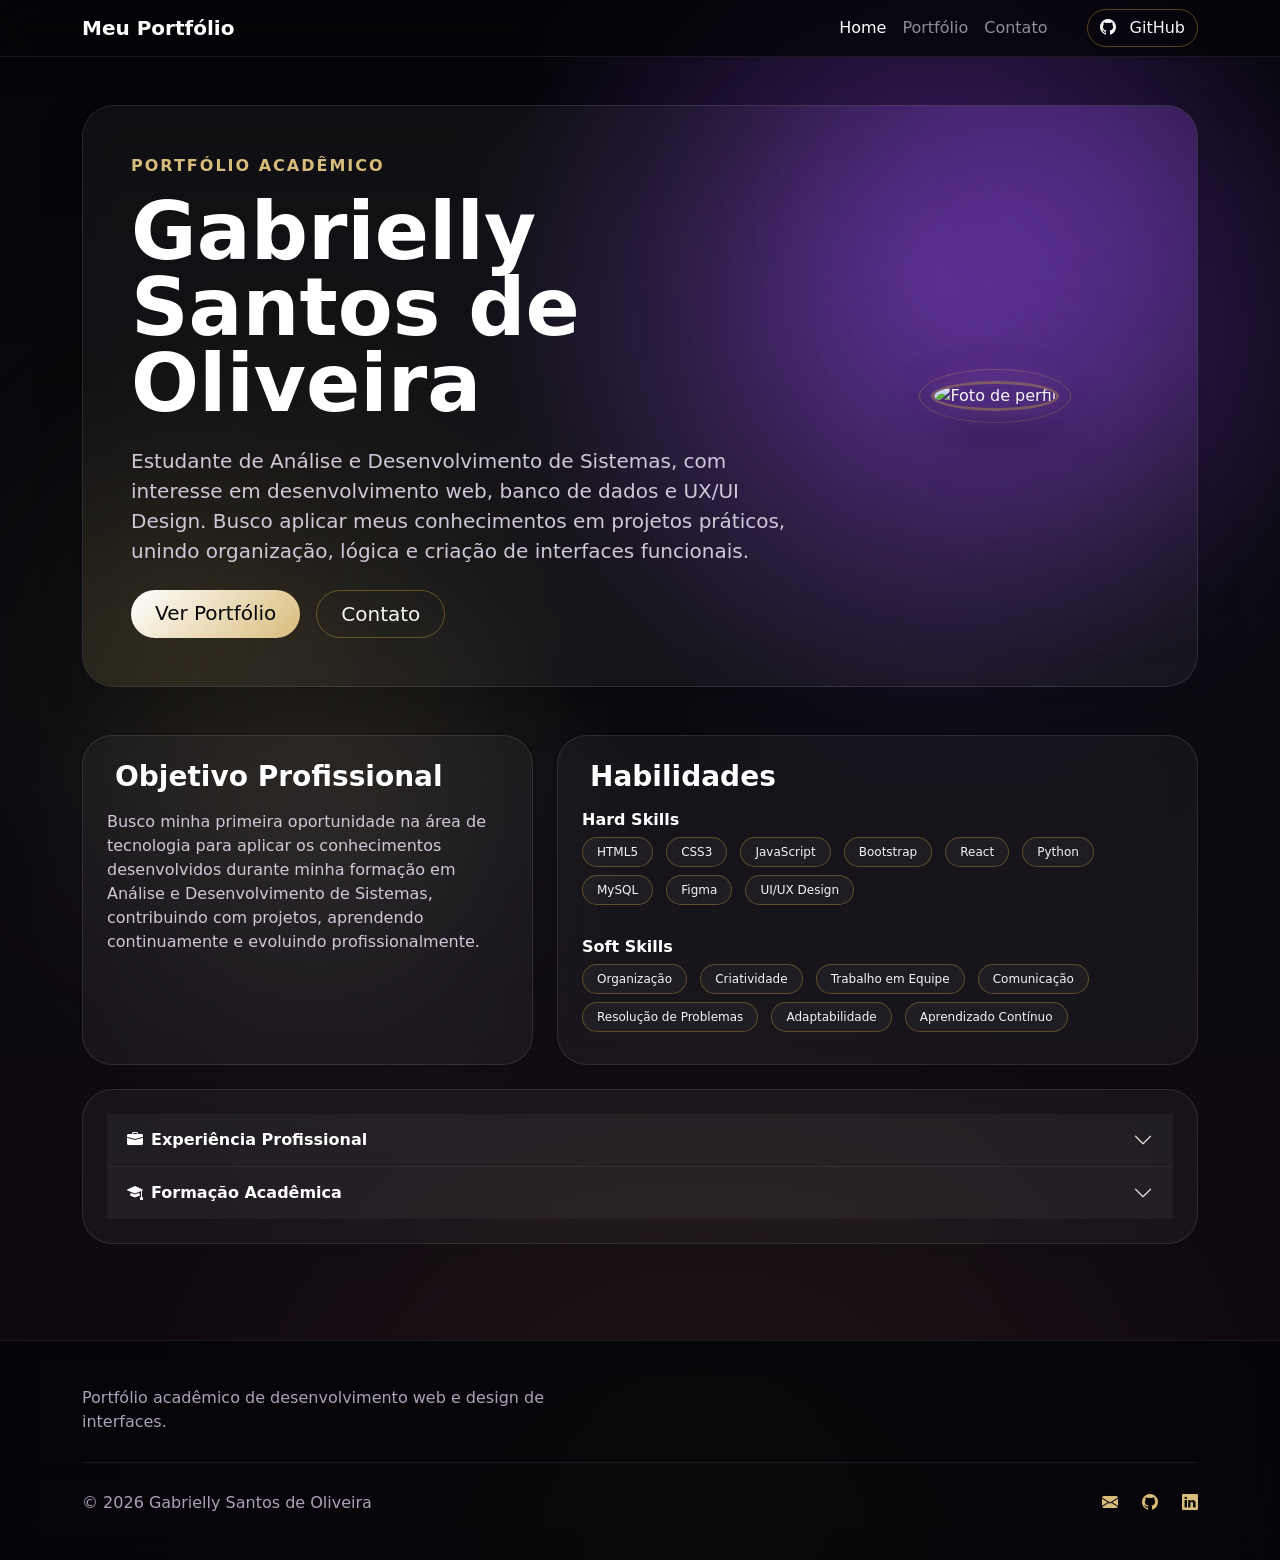
==== cvonline/index.html @ 826d97ea "Rename inicial.html to index.html" ====
<!DOCTYPE html>
<html lang="pt-br">

<head>
  <meta charset="UTF-8">
  <meta name="viewport" content="width=device-width, initial-scale=1.0">
  <title>Meu Portfólio</title>

  <link href="https://cdn.jsdelivr.net/npm/bootstrap@5.3.3/dist/css/bootstrap.min.css" rel="stylesheet">
  <link href="https://cdn.jsdelivr.net/npm/bootstrap-icons/font/bootstrap-icons.css" rel="stylesheet">
</head>

<style>
body {
  background:
    radial-gradient(circle at 72% 18%, rgba(150, 70, 255, .28), transparent 28%),
    radial-gradient(circle at 25% 55%, rgba(255, 255, 255, .06), transparent 24%),
    radial-gradient(circle at 55% 100%, rgba(212, 175, 55, .08), transparent 35%),
    linear-gradient(180deg, #050508 0%, #0b0b10 45%, #120812 100%);
  color: #f5f5f5;
  min-height: 100vh;
  overflow-x: hidden;
}

/* LUZES FLUIDAS */
body::before {
  content: "";
  position: fixed;
  width: 520px;
  height: 520px;
  top: 8%;
  right: 5%;
  background: rgba(150, 70, 255, .25);
  filter: blur(130px);
  border-radius: 50%;
  z-index: -1;
  animation: floatingLight 9s ease-in-out infinite alternate;
}

body::after {
  content: "";
  position: fixed;
  width: 380px;
  height: 380px;
  bottom: 5%;
  left: 8%;
  background: rgba(212, 175, 55, .10);
  filter: blur(120px);
  border-radius: 50%;
  z-index: -1;
  animation: floatingLight2 11s ease-in-out infinite alternate;
}

/* NAVBAR */
.navbar {
  background: rgba(5, 5, 8, .78) !important;
  backdrop-filter: blur(16px);
  border-bottom: 1px solid rgba(255, 255, 255, .08);
}

/* HERO */
.hero-art {
  background: rgba(255, 255, 255, .045);
  border: 1px solid rgba(255, 255, 255, .10);
  backdrop-filter: blur(18px);
  border-radius: 36px;
  position: relative;
  overflow: hidden;
  animation: fadeUp .9s ease both;
}

.hero-art::before {
  content: "";
  position: absolute;
  width: 460px;
  height: 460px;
  right: -120px;
  top: -130px;
  border-radius: 50%;
  background: rgba(150, 70, 255, .28);
  filter: blur(115px);
  animation: pulseGlow 5s ease-in-out infinite alternate;
}

.hero-art::after {
  content: "";
  position: absolute;
  width: 280px;
  height: 280px;
  left: -100px;
  bottom: -100px;
  border-radius: 50%;
  background: rgba(212, 175, 55, .10);
  filter: blur(90px);
}

.hero-art * {
  position: relative;
  z-index: 2;
}

.hero-label {
  color: #d8bc7b;
  letter-spacing: 2px;
  font-weight: 600;
}

.hero-title {
  color: #ffffff;
  font-size: clamp(3rem, 7vw, 5rem);
  font-weight: 800;
  line-height: .95;
}

.hero-text,
.text-muted {
  color: #cfc8d8 !important;
}

/* FOTO */
.profile-frame {
  display: inline-block;
  position: relative;
  animation: floatImg 4s ease-in-out infinite;
}

.profile-frame::before {
  content: "";
  position: absolute;
  inset: -12px;
  border-radius: 50%;
  border: 1px solid rgba(212, 175, 55, .30);
}

.profile-img {
  width: 240px;
  height: 240px;
  object-fit: cover;
  border-radius: 50%;
  border: 3px solid rgba(212, 175, 55, .35);
  box-shadow:
    0 0 35px rgba(150, 70, 255, .25),
    0 0 30px rgba(212, 175, 55, .10),
    0 22px 55px rgba(0, 0, 0, .45);
}

/* CARDS */
.art-card {
  background: rgba(255, 255, 255, .045) !important;
  border: 1px solid rgba(255, 255, 255, .10) !important;
  color: #f5f5f5 !important;
  border-radius: 30px !important;
  backdrop-filter: blur(16px);
  transition: .35s ease;
  animation: fadeUp .9s ease both;
}

.art-card:hover {
  transform: translateY(-8px);
  border-color: rgba(212, 175, 55, .35) !important;
  box-shadow:
    0 0 35px rgba(150, 70, 255, .15),
    0 25px 55px rgba(0, 0, 0, .38);
}

.art-card h3,
.art-card h4,
.art-card h5,
.art-card h6 {
  color: #ffffff !important;
}

/* BADGES */
.badge {
  background: rgba(255, 255, 255, .04) !important;
  color: #f5f5f5 !important;
  border: 1px solid rgba(212, 175, 55, .34);
  border-radius: 999px;
  padding: 8px 14px !important;
  font-weight: 500;
  transition: .3s;
}

.badge:hover {
  border-color: #d8bc7b;
  box-shadow: 0 0 18px rgba(212, 175, 55, .20);
}

/* BOTÕES */
.btn-primary {
  background: linear-gradient(135deg, #ffffff, #d8bc7b);
  color: #050508;
  border: none;
  transition: .3s;
}

.btn-primary:hover {
  background: linear-gradient(135deg, #d8bc7b, #b68b42);
  color: #050508;
  transform: translateY(-3px);
  box-shadow: 0 0 25px rgba(212, 175, 55, .28);
}

.btn-outline-light {
  border: 1px solid rgba(212, 175, 55, .38);
  color: #f5f5f5;
  transition: .3s;
}

.btn-outline-light:hover {
  background: rgba(212, 175, 55, .10);
  border-color: #d8bc7b;
  color: #fff;
}

/* ACCORDION */
.accordion-item {
  background: transparent !important;
  border-color: rgba(255, 255, 255, .10) !important;
}

.accordion-button {
  background: rgba(255, 255, 255, .04) !important;
  color: #ffffff !important;
}

.accordion-button:not(.collapsed) {
  background: rgba(212, 175, 55, .08) !important;
}

.accordion-button::after {
  filter: invert(1);
}

.accordion-body {
  background: transparent !important;
  color: #cfc8d8 !important;
}

/* FOOTER */
.portfolio-footer {
  margin-top: 90px;
  padding: 45px 0;
  background: rgba(5, 5, 8, .78);
  border-top: 1px solid rgba(255, 255, 255, .08);
  backdrop-filter: blur(14px);
}

.footer-title {
  color: #ffffff;
}

.footer-subtitle,
.footer-copy {
  color: #aaa3b8;
}

.footer-divider {
  height: 1px;
  background: rgba(255, 255, 255, .08);
  margin: 28px 0;
}

.footer-social {
  display: flex;
  gap: 24px;
}

.footer-social a {
  color: #d8bc7b;
  text-decoration: none;
  transition: .3s;
}

.footer-social a:hover {
  color: #fff;
  transform: translateY(-3px);
}

/* ANIMAÇÕES */
@keyframes floatingLight {
  from {
    transform: translate(0, 0) scale(1);
  }

  to {
    transform: translate(-80px, 60px) scale(1.15);
  }
}

@keyframes floatingLight2 {
  from {
    transform: translate(0, 0) scale(1);
  }

  to {
    transform: translate(70px, -50px) scale(1.1);
  }
}

@keyframes pulseGlow {
  from {
    opacity: .45;
    transform: scale(1);
  }

  to {
    opacity: .85;
    transform: scale(1.12);
  }
}

@keyframes fadeUp {
  from {
    opacity: 0;
    transform: translateY(28px);
  }

  to {
    opacity: 1;
    transform: translateY(0);
  }
}

@keyframes floatImg {
  0%, 100% {
    transform: translateY(0);
  }

  50% {
    transform: translateY(-12px);
  }
}
</style>

<body class="d-flex flex-column min-vh-100">

  <!-- ENTREGA 1: HEADER / NAVBAR -->
  <nav class="navbar navbar-expand-lg navbar-dark bg-dark">
    <div class="container">
      <a class="navbar-brand fw-bold" href="#">Meu Portfólio</a>

      <button class="navbar-toggler" type="button" data-bs-toggle="collapse" data-bs-target="#menu">
        <span class="navbar-toggler-icon"></span>
      </button>

      <div class="collapse navbar-collapse" id="menu">
        <ul class="navbar-nav ms-auto align-items-lg-center">
          <li class="nav-item">
            <a class="nav-link active" href="inicial.html">Home</a>
          </li>

          <li class="nav-item">
            <a class="nav-link" href="portfolio.html">Portfólio</a>
          </li>

          <li class="nav-item">
            <a class="nav-link" href="contato.html">Contato</a>
          </li>

          <li class="nav-item ms-lg-3">
          <li class="nav-item ms-lg-3">
            <a href="https://github.com/GabriellySantos00" target="_blank" class="btn btn-outline-light rounded-pill">
              <i class="bi bi-github me-2"></i>
              GitHub
            </a>
          </li>
          <!-- Menu extra -->

        </ul>
      </div>
    </div>
  </nav>

  <!-- ENTREGA 2 E 3: GRID + PERFIL + CONTEÚDO -->
  <main class="container my-5 flex-grow-1">

    <!-- Apresentação -->
    <section class="hero-art rounded-5 shadow-lg p-5 mb-5">
      <div class="row align-items-center g-5">

        <div class="col-md-8">
          <p class="text-uppercase fw-semibold mb-3 hero-label">
            Portfólio Acadêmico
          </p>

          <h1 class="hero-title">
            Gabrielly Santos de Oliveira
          </h1>

          <p class="lead hero-text mt-4">
            Estudante de Análise e Desenvolvimento de Sistemas, com interesse em desenvolvimento web,
            banco de dados e UX/UI Design. Busco aplicar meus conhecimentos em projetos práticos,
            unindo organização, lógica e criação de interfaces funcionais.</p>

          <div class="d-flex gap-3 mt-4">
            <a href="portfolio.html" class="btn btn-primary btn-lg rounded-pill px-4">
              Ver Portfólio
            </a>

            <a href="contato.html" class="btn btn-outline-light btn-lg rounded-pill px-4">
              Contato
            </a>
          </div>
        </div>

        <div class="col-md-4 text-center">

          <div class="profile-frame">

            <img src="/imagens/eu.jpg" class="img-fluid profile-img" alt="Foto de perfil">

          </div>

        </div>

      </div>
    </section>

    <!-- Experiência e Formação -->
    <!-- Sobre mim + Habilidades -->
    <section class="row g-4 mb-4">

      <div class="col-lg-5">
        <div class="card art-card shadow-sm h-100">
          <div class="card-body p-4">
            <h3 class="fw-bold mb-3">
              <i class=" text-primary me-2"></i>
              Objetivo Profissional
            </h3>

            <p class="text-muted mb-0">
              Busco minha primeira oportunidade na área de tecnologia para aplicar os conhecimentos
              desenvolvidos durante minha formação em Análise e Desenvolvimento de Sistemas,
              contribuindo com projetos, aprendendo continuamente e evoluindo profissionalmente.
            </p>
          </div>
        </div>
      </div>

      <div class="col-lg-7">
        <div class="card art-card shadow-sm h-100">
          <div class="card-body p-4">
            <h3 class="fw-bold mb-3">
              <i class=" text-primary me-2"></i>
              Habilidades
            </h3>

            <h6 class="fw-bold text-muted">Hard Skills</h6>
            <div class="mb-4">
              <span class="badge rounded-pill me-2 mb-2 p-2">HTML5</span>
              <span class="badge rounded-pill me-2 mb-2 p-2">CSS3</span>
              <span class="badge rounded-pill me-2 mb-2 p-2">JavaScript</span>
              <span class="badge rounded-pill me-2 mb-2 p-2">Bootstrap</span>
              <span class="badge rounded-pill me-2 mb-2 p-2">React</span>
              <span class="badge rounded-pill me-2 mb-2 p-2">Python</span>
              <span class="badge rounded-pill me-2 mb-2 p-2">MySQL</span>
              <span class="badge rounded-pill me-2 mb-2 p-2">Figma</span>
              <span class="badge rounded-pill me-2 mb-2 p-2">UI/UX Design</span>
            </div>

            <h6 class="fw-bold text-muted">Soft Skills</h6>
            <div>
              <span class="badge rounded-pill me-2 mb-2 p-2">Organização</span>
              <span class="badge rounded-pill me-2 mb-2 p-2">Criatividade</span>
              <span class="badge rounded-pill me-2 mb-2 p-2">Trabalho em Equipe</span>
              <span class="badge rounded-pill me-2 mb-2 p-2">Comunicação</span>
              <span class="badge rounded-pill me-2 mb-2 p-2">Resolução de Problemas</span>
              <span class="badge rounded-pill me-2 mb-2 p-2">Adaptabilidade</span>
              <span class="badge rounded-pill me-2 mb-2 p-2">Aprendizado Contínuo</span>
            </div>
          </div>
        </div>
      </div>

    </section>

    <!-- Experiência e Formação -->
    <section class="mb-5">
      <div class="card art-card shadow-sm h-100">
        <div class="card-body p-4">


          <div class="accordion accordion-flush" id="accordionCurriculo">

            <div class="accordion-item">
              <h2 class="accordion-header">
                <button class="accordion-button collapsed fw-bold" type="button" data-bs-toggle="collapse"
                  data-bs-target="#experiencia">
                  <i class="bi bi-briefcase-fill me-2 accordion-icon"></i>
                  Experiência Profissional
                </button>
              </h2>

              <div id="experiencia" class="accordion-collapse collapse" data-bs-parent="#accordionCurriculo">

                <div class="accordion-body">
                  <h5 class="fw-bold">Registro Empregatício</h5>

              
                  <ul class="text-muted mb-0">
                    <li>Comprovação de Assiduidade</li>
                    <li>Desenvolvimento Front-end e Back-end</li>
                    <li>Manipulação de Banco de Dados</li>
                    <li>Elaboração de Projetos</li>
                  </ul>
                </div>



                <div class="accordion-body">
                  <h5 class="fw-bold">Aprendiz em Logística — CAIO</h5>

                  <p class="text-muted">
                    Atuei por 2 anos na área de logística, realizando entrada e controle de materiais no sistema,
                    além da identificação e correção de inconsistências em ordens de serviço e contagem de materiais.
                  </p>

                  <ul class="text-muted mb-0">
                    <li>Controle e conferência de materiais.</li>
                    <li>Registro de informações em sistema.</li>
                    <li>Análise de inconsistências em ordens de serviço.</li>
                    <li>Desenvolvimento de organização, responsabilidade e atenção aos detalhes.</li>
                  </ul>
                </div>
              </div>
            </div>

            <div class="accordion-item">
              <h2 class="accordion-header">
                <button class="accordion-button collapsed fw-bold" type="button" data-bs-toggle="collapse"
                  data-bs-target="#formacao">
                  <i class="bi bi-mortarboard-fill me-2 accordion-icon"></i>
                  Formação Acadêmica
                </button>
              </h2>

              <div id="formacao" class="accordion-collapse collapse" data-bs-parent="#accordionCurriculo">

                <div class="accordion-body">
                  <h5 class="fw-bold">Técnico em Análise e Desenvolvimento de Sistemas</h5>

                  <p class="text-muted">
                    SENAI — Em andamento
                  </p>

                  <ul class="text-muted mb-0">
                    <li>Lógica de Programação</li>
                    <li>Desenvolvimento Web</li>
                    <li>Front-end e Back-end</li>
                    <li>Banco de Dados</li>
                    <li>UX/UI Design</li>
                    <li>Projetos acadêmicos com HTML, CSS, JavaScript, React, Python e MySQL</li>
                  </ul>
                </div>
              </div>
            </div>

          </div>

        </div>
      </div>
    </section>

  </main>



  <footer class="portfolio-footer mt-auto">
    <div class="container">
      <div class="row align-items-center g-4">

        <div class="col-md-6 text-center text-md-start">

          <p class="footer-subtitle mb-0">
            Portfólio acadêmico de desenvolvimento web e design de interfaces.
          </p>
        </div>



      </div>

      <div class="footer-divider"></div>

      <div class="d-flex flex-column flex-md-row justify-content-between align-items-center gap-3">

        <p class="footer-copy mb-0">
          © 2026 Gabrielly Santos de Oliveira
        </p>

        <div class="footer-social">

          <a href="mailto:gabby28.ap@gmail.com">
            <i class="bi bi-envelope-fill"></i>
          </a>

          <a href="https://github.com/GabriellySantos00">
            <i class="bi bi-github"></i>
          </a>

          <a href="https://www.linkedin.com/in/gabrielly--oliveira/">
            <i class="bi bi-linkedin"></i>
          </a>

        </div>

      </div>
    </div>
  </footer>

  <!-- Bootstrap JS -->
  <script src="https://cdn.jsdelivr.net/npm/bootstrap@5.3.3/dist/js/bootstrap.bundle.min.js"></script>

</body>

</html>
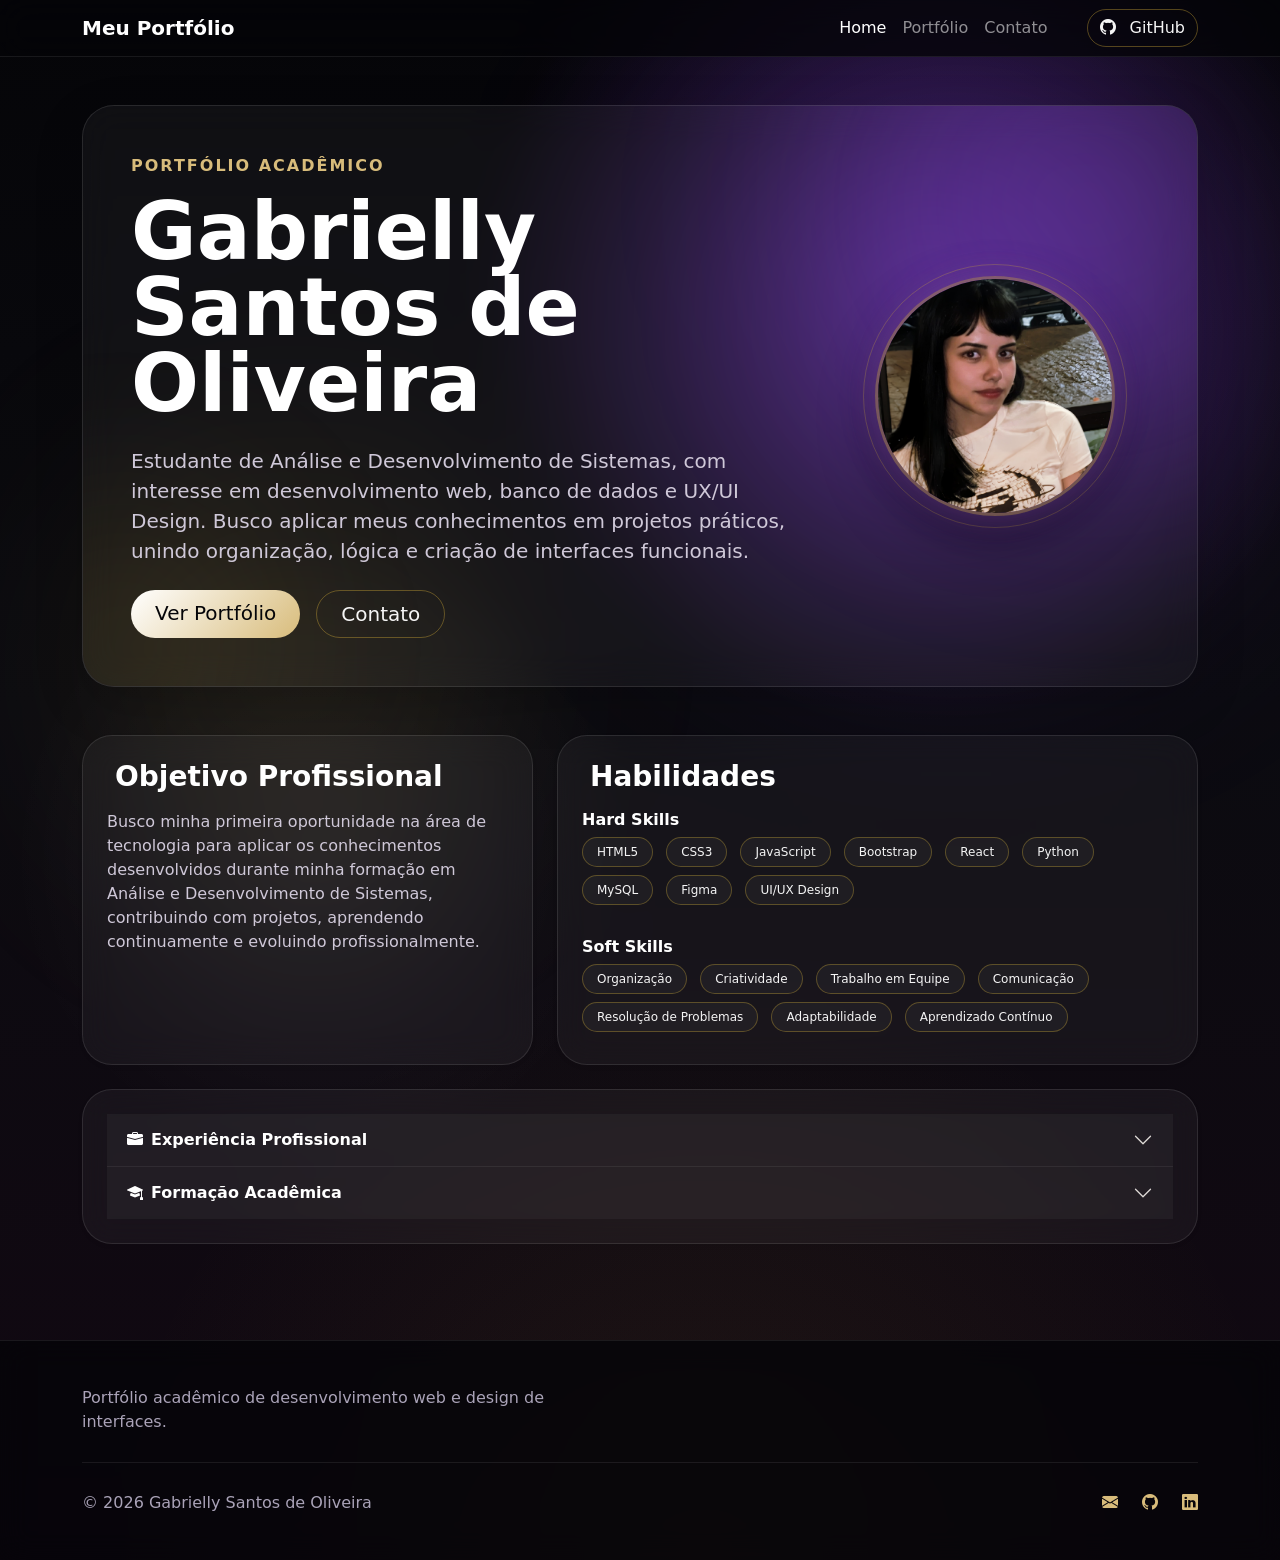
==== commit 3e272fe0: "Atualizando portfolio" ====
--- a/cvonline/index.html
+++ b/cvonline/index.html
@@ -335,10 +335,9 @@
 
 <body class="d-flex flex-column min-vh-100">
 
-  <!-- ENTREGA 1: HEADER / NAVBAR -->
   <nav class="navbar navbar-expand-lg navbar-dark bg-dark">
     <div class="container">
-      <a class="navbar-brand fw-bold" href="#">Meu Portfólio</a>
+      <a class="navbar-brand fw-bold" href="/cvonline/index.html">Meu Portfólio</a>
 
       <button class="navbar-toggler" type="button" data-bs-toggle="collapse" data-bs-target="#menu">
         <span class="navbar-toggler-icon"></span>
@@ -347,15 +346,15 @@
       <div class="collapse navbar-collapse" id="menu">
         <ul class="navbar-nav ms-auto align-items-lg-center">
           <li class="nav-item">
-            <a class="nav-link active" href="inicial.html">Home</a>
+            <a class="nav-link active" href="/cvonline/index.html">Home</a>
           </li>
 
           <li class="nav-item">
-            <a class="nav-link" href="portfolio.html">Portfólio</a>
+            <a class="nav-link" href="/cvonline/portfolio.html">Portfólio</a>
           </li>
 
           <li class="nav-item">
-            <a class="nav-link" href="contato.html">Contato</a>
+            <a class="nav-link" href="/cvonline/contato.html">Contato</a>
           </li>
 
           <li class="nav-item ms-lg-3">
@@ -365,8 +364,6 @@
               GitHub
             </a>
           </li>
-          <!-- Menu extra -->
-
         </ul>
       </div>
     </div>
@@ -394,11 +391,11 @@
             unindo organização, lógica e criação de interfaces funcionais.</p>
 
           <div class="d-flex gap-3 mt-4">
-            <a href="portfolio.html" class="btn btn-primary btn-lg rounded-pill px-4">
+            <a href="/cvonline/portfolio.html" class="btn btn-primary btn-lg rounded-pill px-4">
               Ver Portfólio
             </a>
 
-            <a href="contato.html" class="btn btn-outline-light btn-lg rounded-pill px-4">
+            <a href="/cvonline/contato.html" class="btn btn-outline-light btn-lg rounded-pill px-4">
               Contato
             </a>
           </div>
@@ -408,7 +405,7 @@
 
           <div class="profile-frame">
 
-            <img src="/imagens/eu.jpg" class="img-fluid profile-img" alt="Foto de perfil">
+            <img src="/cvonline/imagens/eu.jpg" class="img-fluid profile-img" alt="Foto de perfil">
 
           </div>
 
@@ -495,7 +492,7 @@
               <div id="experiencia" class="accordion-collapse collapse" data-bs-parent="#accordionCurriculo">
 
                 <div class="accordion-body">
-                  <h5 class="fw-bold">Registro Empregatício</h5>
+                  <h5 class="fw-bold">Registro Empregatício — Usina São Manuel SA</h5>
 
               
                   <ul class="text-muted mb-0">
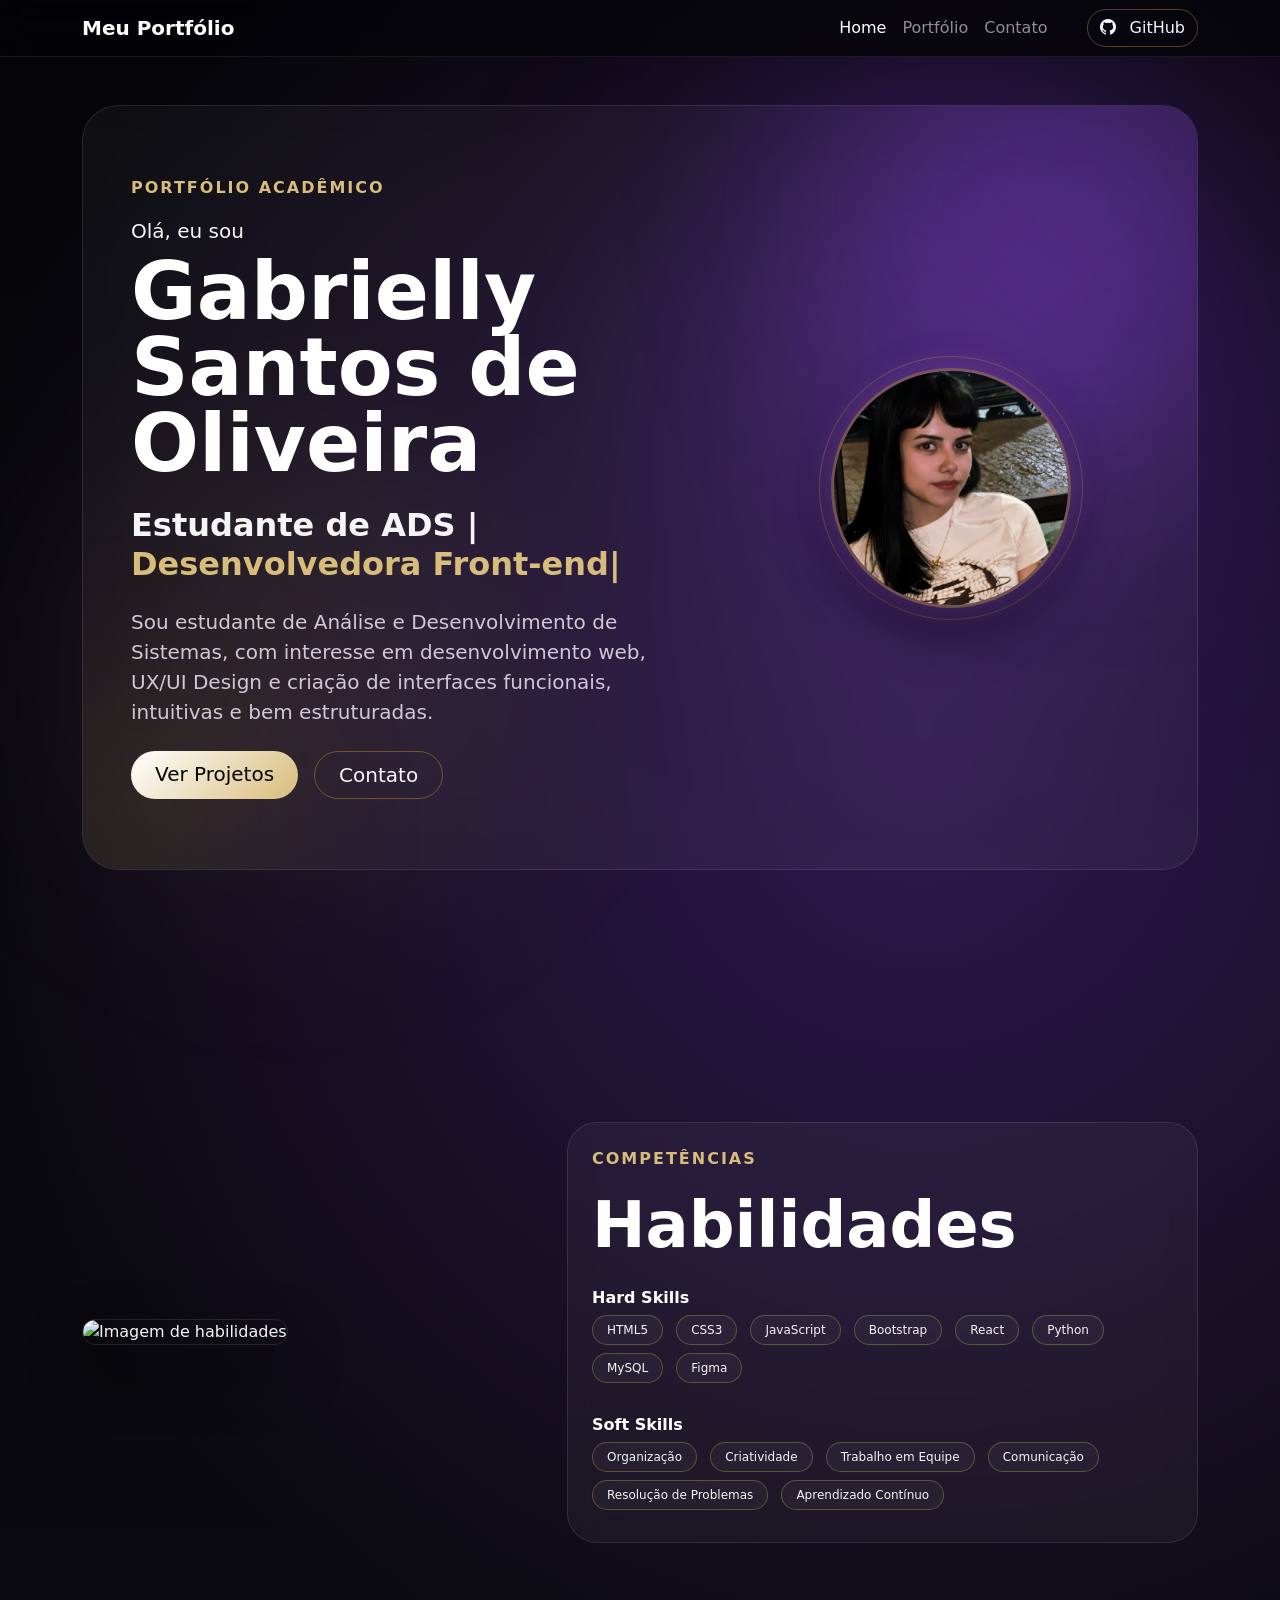
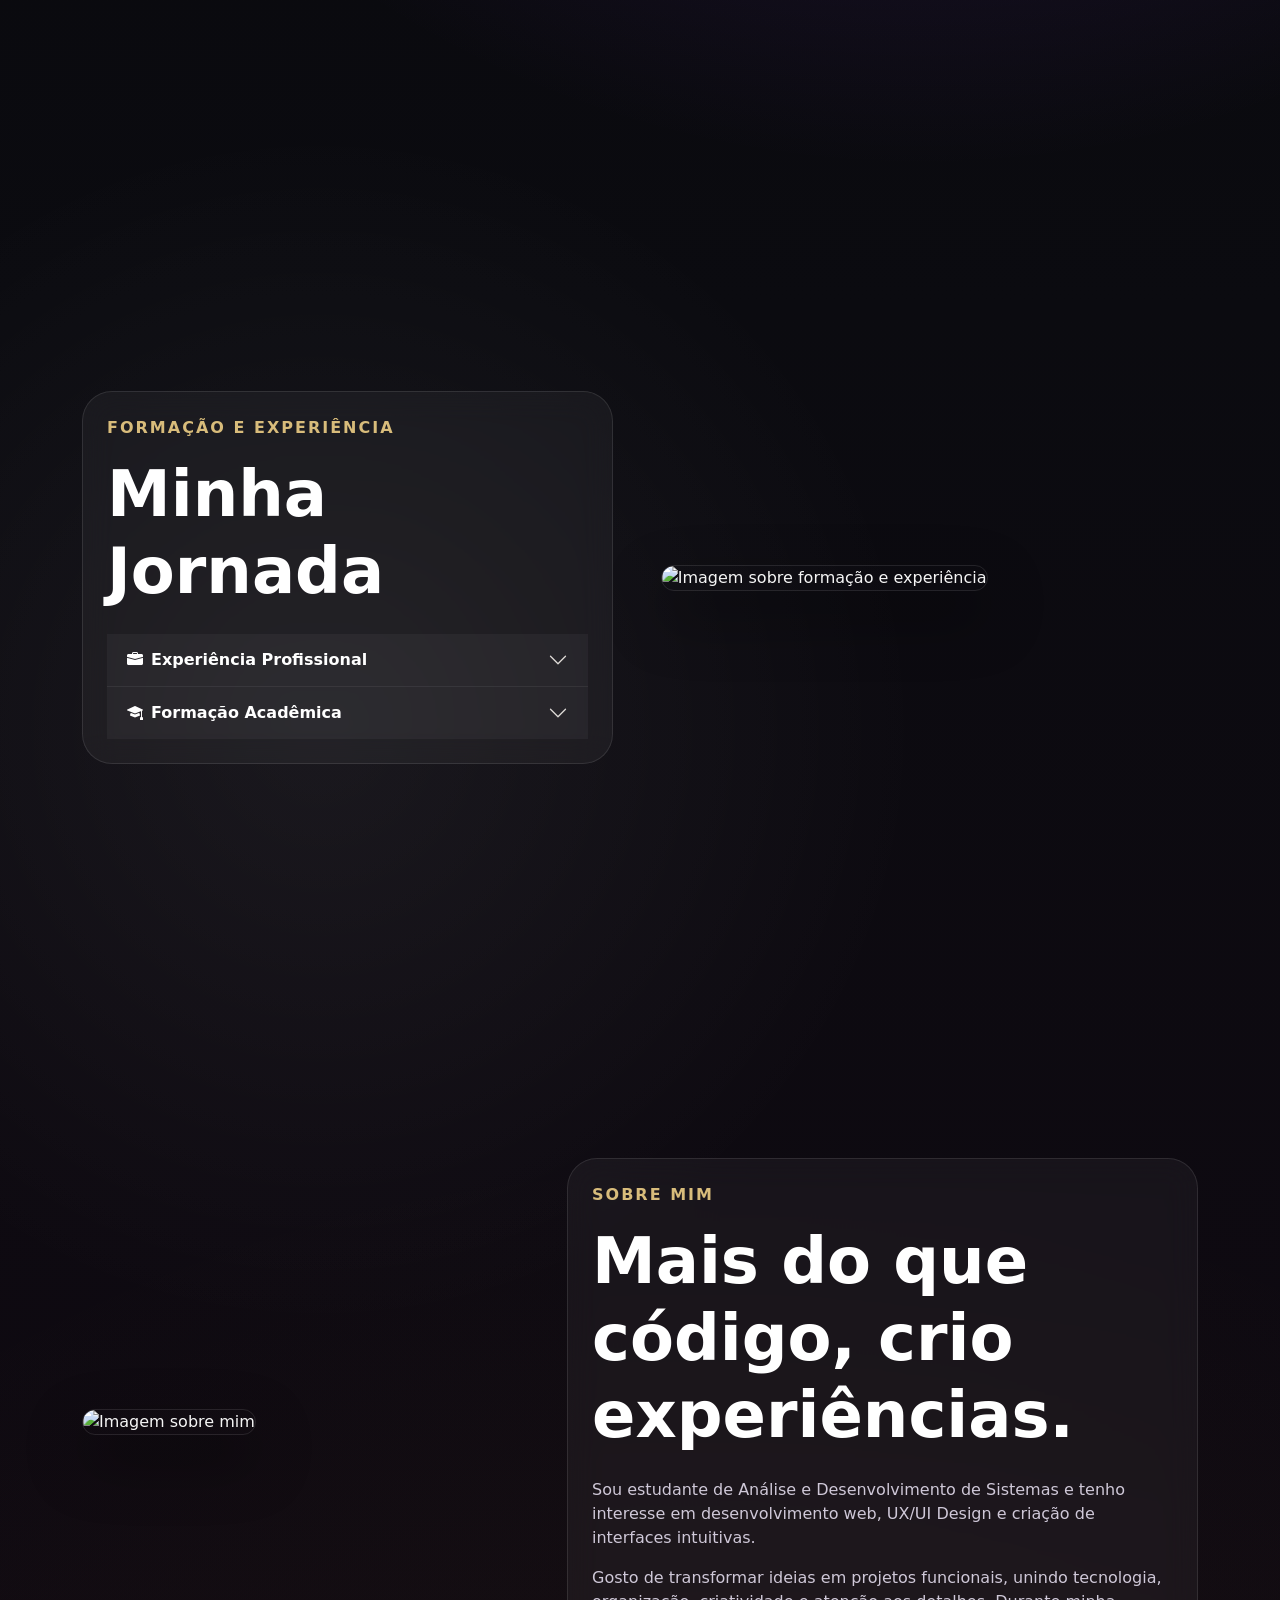
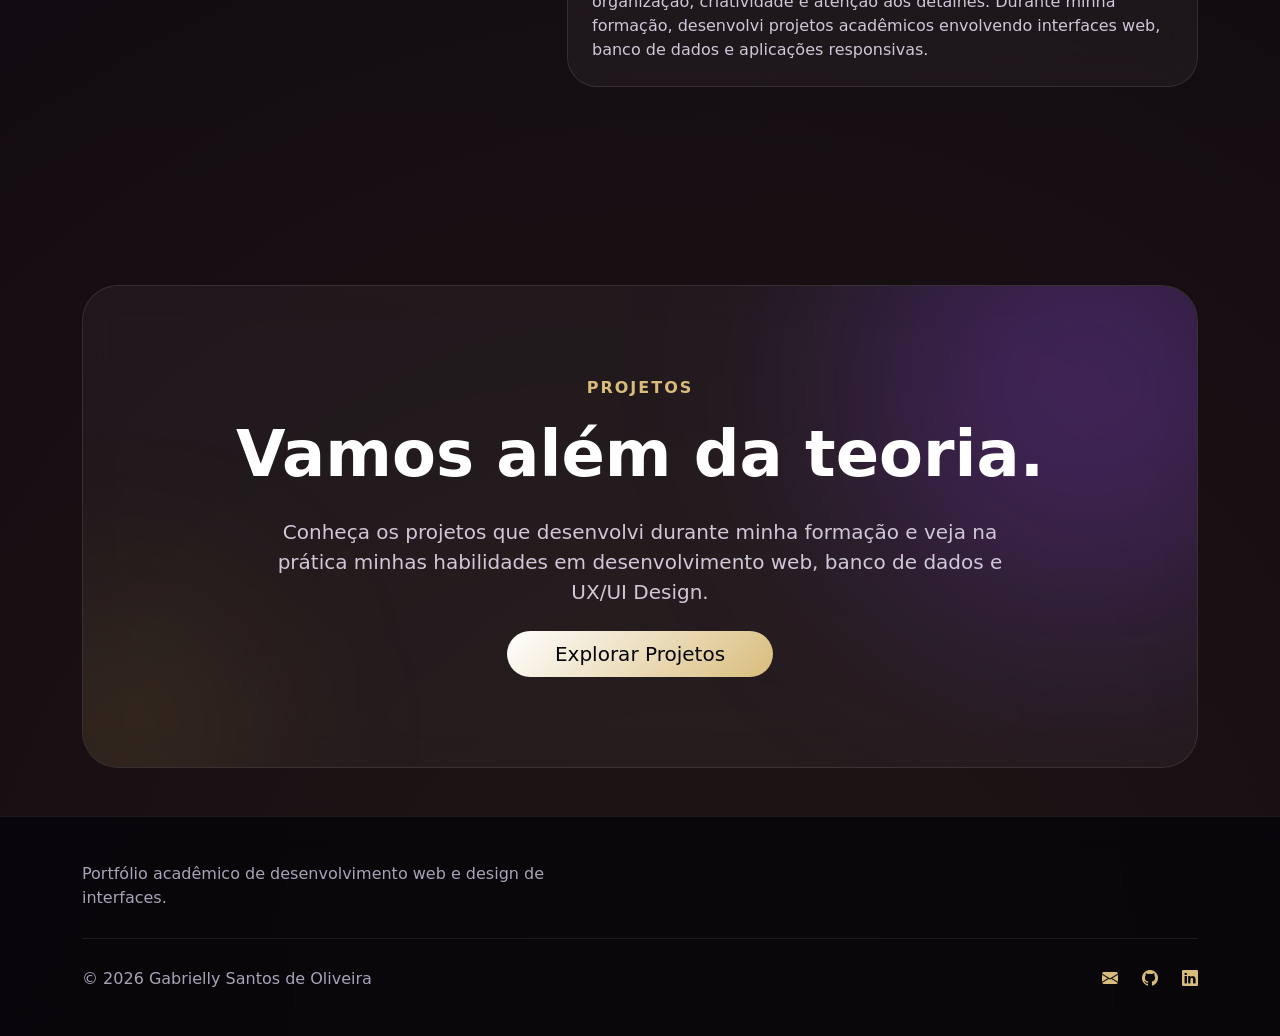
==== commit 676df4a6: "melhorando sessões" ====
--- a/cvonline/index.html
+++ b/cvonline/index.html
@@ -112,12 +112,12 @@
   line-height: .95;
 }
 
+
 .hero-text,
 .text-muted {
   color: #cfc8d8 !important;
 }
 
-/* FOTO */
 .profile-frame {
   display: inline-block;
   position: relative;
@@ -144,7 +144,6 @@
     0 22px 55px rgba(0, 0, 0, .45);
 }
 
-/* CARDS */
 .art-card {
   background: rgba(255, 255, 255, .045) !important;
   border: 1px solid rgba(255, 255, 255, .10) !important;
@@ -170,7 +169,7 @@
   color: #ffffff !important;
 }
 
-/* BADGES */
+
 .badge {
   background: rgba(255, 255, 255, .04) !important;
   color: #f5f5f5 !important;
@@ -186,7 +185,6 @@
   box-shadow: 0 0 18px rgba(212, 175, 55, .20);
 }
 
-/* BOTÕES */
 .btn-primary {
   background: linear-gradient(135deg, #ffffff, #d8bc7b);
   color: #050508;
@@ -213,7 +211,6 @@
   color: #fff;
 }
 
-/* ACCORDION */
 .accordion-item {
   background: transparent !important;
   border-color: rgba(255, 255, 255, .10) !important;
@@ -237,7 +234,6 @@
   color: #cfc8d8 !important;
 }
 
-/* FOOTER */
 .portfolio-footer {
   margin-top: 90px;
   padding: 45px 0;
@@ -277,7 +273,49 @@
   transform: translateY(-3px);
 }
 
-/* ANIMAÇÕES */
+.section-area {
+  min-height: 85vh;
+  display: flex;
+  align-items: center;
+  margin-bottom: 80px;
+}
+
+.section-title {
+  font-size: clamp(2.4rem, 5vw, 4.2rem);
+  font-weight: 800;
+  color: #fff;
+}
+
+.typing-text {
+  color: #d8bc7b;
+}
+
+.cursor {
+  color: #d8bc7b;
+  animation: blink .8s infinite;
+}
+
+.section-img {
+  width: 100%;
+  max-height: 420px;
+  object-fit: cover;
+  border-radius: 32px;
+  border: 1px solid rgba(255,255,255,.10);
+  box-shadow: 0 25px 60px rgba(0,0,0,.45);
+}
+
+.cta-section {
+  text-align: center;
+  padding: 90px 30px;
+}
+
+@keyframes blink {
+  50% {
+    opacity: 0;
+  }
+}
+
+
 @keyframes floatingLight {
   from {
     transform: translate(0, 0) scale(1);
@@ -369,197 +407,222 @@
     </div>
   </nav>
 
-  <!-- ENTREGA 2 E 3: GRID + PERFIL + CONTEÚDO -->
-  <main class="container my-5 flex-grow-1">
-
-    <!-- Apresentação -->
-    <section class="hero-art rounded-5 shadow-lg p-5 mb-5">
-      <div class="row align-items-center g-5">
-
-        <div class="col-md-8">
-          <p class="text-uppercase fw-semibold mb-3 hero-label">
-            Portfólio Acadêmico
-          </p>
-
-          <h1 class="hero-title">
-            Gabrielly Santos de Oliveira
-          </h1>
-
-          <p class="lead hero-text mt-4">
-            Estudante de Análise e Desenvolvimento de Sistemas, com interesse em desenvolvimento web,
-            banco de dados e UX/UI Design. Busco aplicar meus conhecimentos em projetos práticos,
-            unindo organização, lógica e criação de interfaces funcionais.</p>
-
-          <div class="d-flex gap-3 mt-4">
-            <a href="/cvonline/portfolio.html" class="btn btn-primary btn-lg rounded-pill px-4">
-              Ver Portfólio
-            </a>
-
-            <a href="/cvonline/contato.html" class="btn btn-outline-light btn-lg rounded-pill px-4">
-              Contato
-            </a>
+
+ <main class="container my-5 flex-grow-1">
+
+  <!-- HERO -->
+  <section class="section-area hero-art p-5">
+    <div class="row align-items-center g-5">
+
+      <div class="col-lg-7">
+        <p class="text-uppercase hero-label mb-3">Portfólio Acadêmico</p>
+
+        <p class="lead mb-2">Olá, eu sou</p>
+
+        <h1 class="hero-title">
+          Gabrielly Santos de Oliveira
+        </h1>
+
+        <h2 class="mt-4 fw-bold">
+          Estudante de ADS |
+          <span class="typing-text"></span><span class="cursor">|</span>
+        </h2>
+
+        <p class="lead hero-text mt-4">
+          Sou estudante de Análise e Desenvolvimento de Sistemas, com interesse em desenvolvimento web,
+          UX/UI Design e criação de interfaces funcionais, intuitivas e bem estruturadas.
+        </p>
+
+        <div class="d-flex gap-3 mt-4 flex-wrap">
+          <a href="/cvonline/portfolio.html" class="btn btn-primary btn-lg rounded-pill px-4">
+            Ver Projetos
+          </a>
+
+          <a href="/cvonline/contato.html" class="btn btn-outline-light btn-lg rounded-pill px-4">
+            Contato
+          </a>
+        </div>
+      </div>
+
+      <div class="col-lg-5 text-center">
+        <div class="profile-frame">
+          <img src="/cvonline/imagens/eu.jpg" class="img-fluid profile-img" alt="Foto de perfil">
+        </div>
+      </div>
+
+    </div>
+  </section>
+
+  <!-- HABILIDADES -->
+  <section class="section-area">
+    <div class="row align-items-center g-5">
+
+      <div class="col-lg-5">
+        <img src="/cvonline/imagens/secao-habilidades.png" class="section-img" alt="Imagem de habilidades">
+      </div>
+
+      <div class="col-lg-7">
+        <div class="card art-card">
+          <div class="card-body p-4">
+            <p class="hero-label text-uppercase">Competências</p>
+            <h2 class="section-title mb-4">Habilidades</h2>
+
+            <h6 class="fw-bold text-muted">Hard Skills</h6>
+            <div class="mb-4">
+              <span class="badge me-2 mb-2">HTML5</span>
+              <span class="badge me-2 mb-2">CSS3</span>
+              <span class="badge me-2 mb-2">JavaScript</span>
+              <span class="badge me-2 mb-2">Bootstrap</span>
+              <span class="badge me-2 mb-2">React</span>
+              <span class="badge me-2 mb-2">Python</span>
+              <span class="badge me-2 mb-2">MySQL</span>
+              <span class="badge me-2 mb-2">Figma</span>
+            </div>
+
+            <h6 class="fw-bold text-muted">Soft Skills</h6>
+            <div>
+              <span class="badge me-2 mb-2">Organização</span>
+              <span class="badge me-2 mb-2">Criatividade</span>
+              <span class="badge me-2 mb-2">Trabalho em Equipe</span>
+              <span class="badge me-2 mb-2">Comunicação</span>
+              <span class="badge me-2 mb-2">Resolução de Problemas</span>
+              <span class="badge me-2 mb-2">Aprendizado Contínuo</span>
+            </div>
           </div>
         </div>
-
-        <div class="col-md-4 text-center">
-
-          <div class="profile-frame">
-
-            <img src="/cvonline/imagens/eu.jpg" class="img-fluid profile-img" alt="Foto de perfil">
+      </div>
+
+    </div>
+  </section>
+
+  <!-- JORNADA -->
+  <section class="section-area">
+    <div class="row align-items-center g-5">
+
+      <div class="col-lg-7">
+        <div class="card art-card">
+          <div class="card-body p-4">
+            <p class="hero-label text-uppercase">Formação e experiência</p>
+            <h2 class="section-title mb-4">Minha Jornada</h2>
+
+            <div class="accordion accordion-flush" id="accordionCurriculo">
+
+              <div class="accordion-item">
+                <h2 class="accordion-header">
+                  <button class="accordion-button collapsed fw-bold" type="button" data-bs-toggle="collapse"
+                    data-bs-target="#experiencia">
+                    <i class="bi bi-briefcase-fill me-2"></i>
+                    Experiência Profissional
+                  </button>
+                </h2>
+
+                <div id="experiencia" class="accordion-collapse collapse" data-bs-parent="#accordionCurriculo">
+                  <div class="accordion-body">
+                    <h5 class="fw-bold">Aprendiz em Logística — CAIO</h5>
+                    <p class="text-muted">
+                      Atuei por 2 anos na área de logística, realizando controle de materiais,
+                      registros em sistema e análise de inconsistências.
+                    </p>
+
+                    <h5 class="fw-bold mt-4">Registro Empregatício — Usina São Manuel SA</h5>
+                    <ul class="text-muted mb-0">
+                      <li>Comprovação de assiduidade</li>
+                      <li>Desenvolvimento front-end e back-end</li>
+                      <li>Manipulação de banco de dados</li>
+                      <li>Elaboração de projetos</li>
+                    </ul>
+                  </div>
+                </div>
+              </div>
+
+              <div class="accordion-item">
+                <h2 class="accordion-header">
+                  <button class="accordion-button collapsed fw-bold" type="button" data-bs-toggle="collapse"
+                    data-bs-target="#formacao">
+                    <i class="bi bi-mortarboard-fill me-2"></i>
+                    Formação Acadêmica
+                  </button>
+                </h2>
+
+                <div id="formacao" class="accordion-collapse collapse" data-bs-parent="#accordionCurriculo">
+                  <div class="accordion-body">
+                    <h5 class="fw-bold">Técnico em Análise e Desenvolvimento de Sistemas</h5>
+                    <p class="text-muted">SENAI — Em andamento</p>
+
+                    <ul class="text-muted mb-0">
+                      <li>Lógica de programação</li>
+                      <li>Desenvolvimento web</li>
+                      <li>Front-end e back-end</li>
+                      <li>Banco de dados</li>
+                      <li>UX/UI Design</li>
+                    </ul>
+                  </div>
+                </div>
+              </div>
+
+            </div>
 
           </div>
-
         </div>
-
-      </div>
-    </section>
-
-    <!-- Experiência e Formação -->
-    <!-- Sobre mim + Habilidades -->
-    <section class="row g-4 mb-4">
+      </div>
 
       <div class="col-lg-5">
-        <div class="card art-card shadow-sm h-100">
+        <img src="/cvonline/imagens/secao-jornada.png" class="section-img" alt="Imagem sobre formação e experiência">
+      </div>
+
+    </div>
+  </section>
+
+  <!-- SOBRE MIM -->
+  <section class="section-area">
+    <div class="row align-items-center g-5">
+
+      <div class="col-lg-5">
+        <img src="/cvonline/imagens/secao-sobre.png" class="section-img" alt="Imagem sobre mim">
+      </div>
+
+      <div class="col-lg-7">
+        <div class="card art-card">
           <div class="card-body p-4">
-            <h3 class="fw-bold mb-3">
-              <i class=" text-primary me-2"></i>
-              Objetivo Profissional
-            </h3>
+            <p class="hero-label text-uppercase">Sobre mim</p>
+            <h2 class="section-title mb-4">Mais do que código, crio experiências.</h2>
+
+            <p class="text-muted">
+              Sou estudante de Análise e Desenvolvimento de Sistemas e tenho interesse em desenvolvimento web,
+              UX/UI Design e criação de interfaces intuitivas.
+            </p>
 
             <p class="text-muted mb-0">
-              Busco minha primeira oportunidade na área de tecnologia para aplicar os conhecimentos
-              desenvolvidos durante minha formação em Análise e Desenvolvimento de Sistemas,
-              contribuindo com projetos, aprendendo continuamente e evoluindo profissionalmente.
+              Gosto de transformar ideias em projetos funcionais, unindo tecnologia, organização,
+              criatividade e atenção aos detalhes. Durante minha formação, desenvolvi projetos acadêmicos
+              envolvendo interfaces web, banco de dados e aplicações responsivas.
             </p>
           </div>
         </div>
       </div>
 
-      <div class="col-lg-7">
-        <div class="card art-card shadow-sm h-100">
-          <div class="card-body p-4">
-            <h3 class="fw-bold mb-3">
-              <i class=" text-primary me-2"></i>
-              Habilidades
-            </h3>
-
-            <h6 class="fw-bold text-muted">Hard Skills</h6>
-            <div class="mb-4">
-              <span class="badge rounded-pill me-2 mb-2 p-2">HTML5</span>
-              <span class="badge rounded-pill me-2 mb-2 p-2">CSS3</span>
-              <span class="badge rounded-pill me-2 mb-2 p-2">JavaScript</span>
-              <span class="badge rounded-pill me-2 mb-2 p-2">Bootstrap</span>
-              <span class="badge rounded-pill me-2 mb-2 p-2">React</span>
-              <span class="badge rounded-pill me-2 mb-2 p-2">Python</span>
-              <span class="badge rounded-pill me-2 mb-2 p-2">MySQL</span>
-              <span class="badge rounded-pill me-2 mb-2 p-2">Figma</span>
-              <span class="badge rounded-pill me-2 mb-2 p-2">UI/UX Design</span>
-            </div>
-
-            <h6 class="fw-bold text-muted">Soft Skills</h6>
-            <div>
-              <span class="badge rounded-pill me-2 mb-2 p-2">Organização</span>
-              <span class="badge rounded-pill me-2 mb-2 p-2">Criatividade</span>
-              <span class="badge rounded-pill me-2 mb-2 p-2">Trabalho em Equipe</span>
-              <span class="badge rounded-pill me-2 mb-2 p-2">Comunicação</span>
-              <span class="badge rounded-pill me-2 mb-2 p-2">Resolução de Problemas</span>
-              <span class="badge rounded-pill me-2 mb-2 p-2">Adaptabilidade</span>
-              <span class="badge rounded-pill me-2 mb-2 p-2">Aprendizado Contínuo</span>
-            </div>
-          </div>
-        </div>
-      </div>
-
-    </section>
-
-    <!-- Experiência e Formação -->
-    <section class="mb-5">
-      <div class="card art-card shadow-sm h-100">
-        <div class="card-body p-4">
-
-
-          <div class="accordion accordion-flush" id="accordionCurriculo">
-
-            <div class="accordion-item">
-              <h2 class="accordion-header">
-                <button class="accordion-button collapsed fw-bold" type="button" data-bs-toggle="collapse"
-                  data-bs-target="#experiencia">
-                  <i class="bi bi-briefcase-fill me-2 accordion-icon"></i>
-                  Experiência Profissional
-                </button>
-              </h2>
-
-              <div id="experiencia" class="accordion-collapse collapse" data-bs-parent="#accordionCurriculo">
-
-                <div class="accordion-body">
-                  <h5 class="fw-bold">Registro Empregatício — Usina São Manuel SA</h5>
-
-              
-                  <ul class="text-muted mb-0">
-                    <li>Comprovação de Assiduidade</li>
-                    <li>Desenvolvimento Front-end e Back-end</li>
-                    <li>Manipulação de Banco de Dados</li>
-                    <li>Elaboração de Projetos</li>
-                  </ul>
-                </div>
-
-
-
-                <div class="accordion-body">
-                  <h5 class="fw-bold">Aprendiz em Logística — CAIO</h5>
-
-                  <p class="text-muted">
-                    Atuei por 2 anos na área de logística, realizando entrada e controle de materiais no sistema,
-                    além da identificação e correção de inconsistências em ordens de serviço e contagem de materiais.
-                  </p>
-
-                  <ul class="text-muted mb-0">
-                    <li>Controle e conferência de materiais.</li>
-                    <li>Registro de informações em sistema.</li>
-                    <li>Análise de inconsistências em ordens de serviço.</li>
-                    <li>Desenvolvimento de organização, responsabilidade e atenção aos detalhes.</li>
-                  </ul>
-                </div>
-              </div>
-            </div>
-
-            <div class="accordion-item">
-              <h2 class="accordion-header">
-                <button class="accordion-button collapsed fw-bold" type="button" data-bs-toggle="collapse"
-                  data-bs-target="#formacao">
-                  <i class="bi bi-mortarboard-fill me-2 accordion-icon"></i>
-                  Formação Acadêmica
-                </button>
-              </h2>
-
-              <div id="formacao" class="accordion-collapse collapse" data-bs-parent="#accordionCurriculo">
-
-                <div class="accordion-body">
-                  <h5 class="fw-bold">Técnico em Análise e Desenvolvimento de Sistemas</h5>
-
-                  <p class="text-muted">
-                    SENAI — Em andamento
-                  </p>
-
-                  <ul class="text-muted mb-0">
-                    <li>Lógica de Programação</li>
-                    <li>Desenvolvimento Web</li>
-                    <li>Front-end e Back-end</li>
-                    <li>Banco de Dados</li>
-                    <li>UX/UI Design</li>
-                    <li>Projetos acadêmicos com HTML, CSS, JavaScript, React, Python e MySQL</li>
-                  </ul>
-                </div>
-              </div>
-            </div>
-
-          </div>
-
-        </div>
-      </div>
-    </section>
-
-  </main>
+    </div>
+  </section>
+
+  <!-- CTA PROJETOS -->
+  <section class="hero-art cta-section">
+    <p class="hero-label text-uppercase">Projetos</p>
+
+    <h2 class="section-title mb-4">
+      Vamos além da teoria.
+    </h2>
+
+    <p class="lead hero-text mx-auto mb-4" style="max-width: 760px;">
+      Conheça os projetos que desenvolvi durante minha formação e veja na prática minhas habilidades
+      em desenvolvimento web, banco de dados e UX/UI Design.
+    </p>
+
+    <a href="/cvonline/portfolio.html" class="btn btn-primary btn-lg rounded-pill px-5">
+      Explorar Projetos
+    </a>
+  </section>
+
+</main>
 
 
 
@@ -608,7 +671,46 @@
 
   <!-- Bootstrap JS -->
   <script src="https://cdn.jsdelivr.net/npm/bootstrap@5.3.3/dist/js/bootstrap.bundle.min.js"></script>
-
+  <script>
+  const palavras = [
+    "Desenvolvedora Front-end",
+    "UX/UI Designer",
+    "Desenvolvedora Web"
+  ];
+
+  let palavraIndex = 0;
+  let letraIndex = 0;
+  let apagando = false;
+
+  const typingText = document.querySelector(".typing-text");
+
+  function digitar() {
+    const palavraAtual = palavras[palavraIndex];
+
+    if (!apagando) {
+      typingText.textContent = palavraAtual.substring(0, letraIndex + 1);
+      letraIndex++;
+
+      if (letraIndex === palavraAtual.length) {
+        apagando = true;
+        setTimeout(digitar, 1600);
+        return;
+      }
+    } else {
+      typingText.textContent = palavraAtual.substring(0, letraIndex - 1);
+      letraIndex--;
+
+      if (letraIndex === 0) {
+        apagando = false;
+        palavraIndex = (palavraIndex + 1) % palavras.length;
+      }
+    }
+
+    setTimeout(digitar, apagando ? 45 : 80);
+  }
+
+  digitar();
+</script>
 </body>
 
 </html>
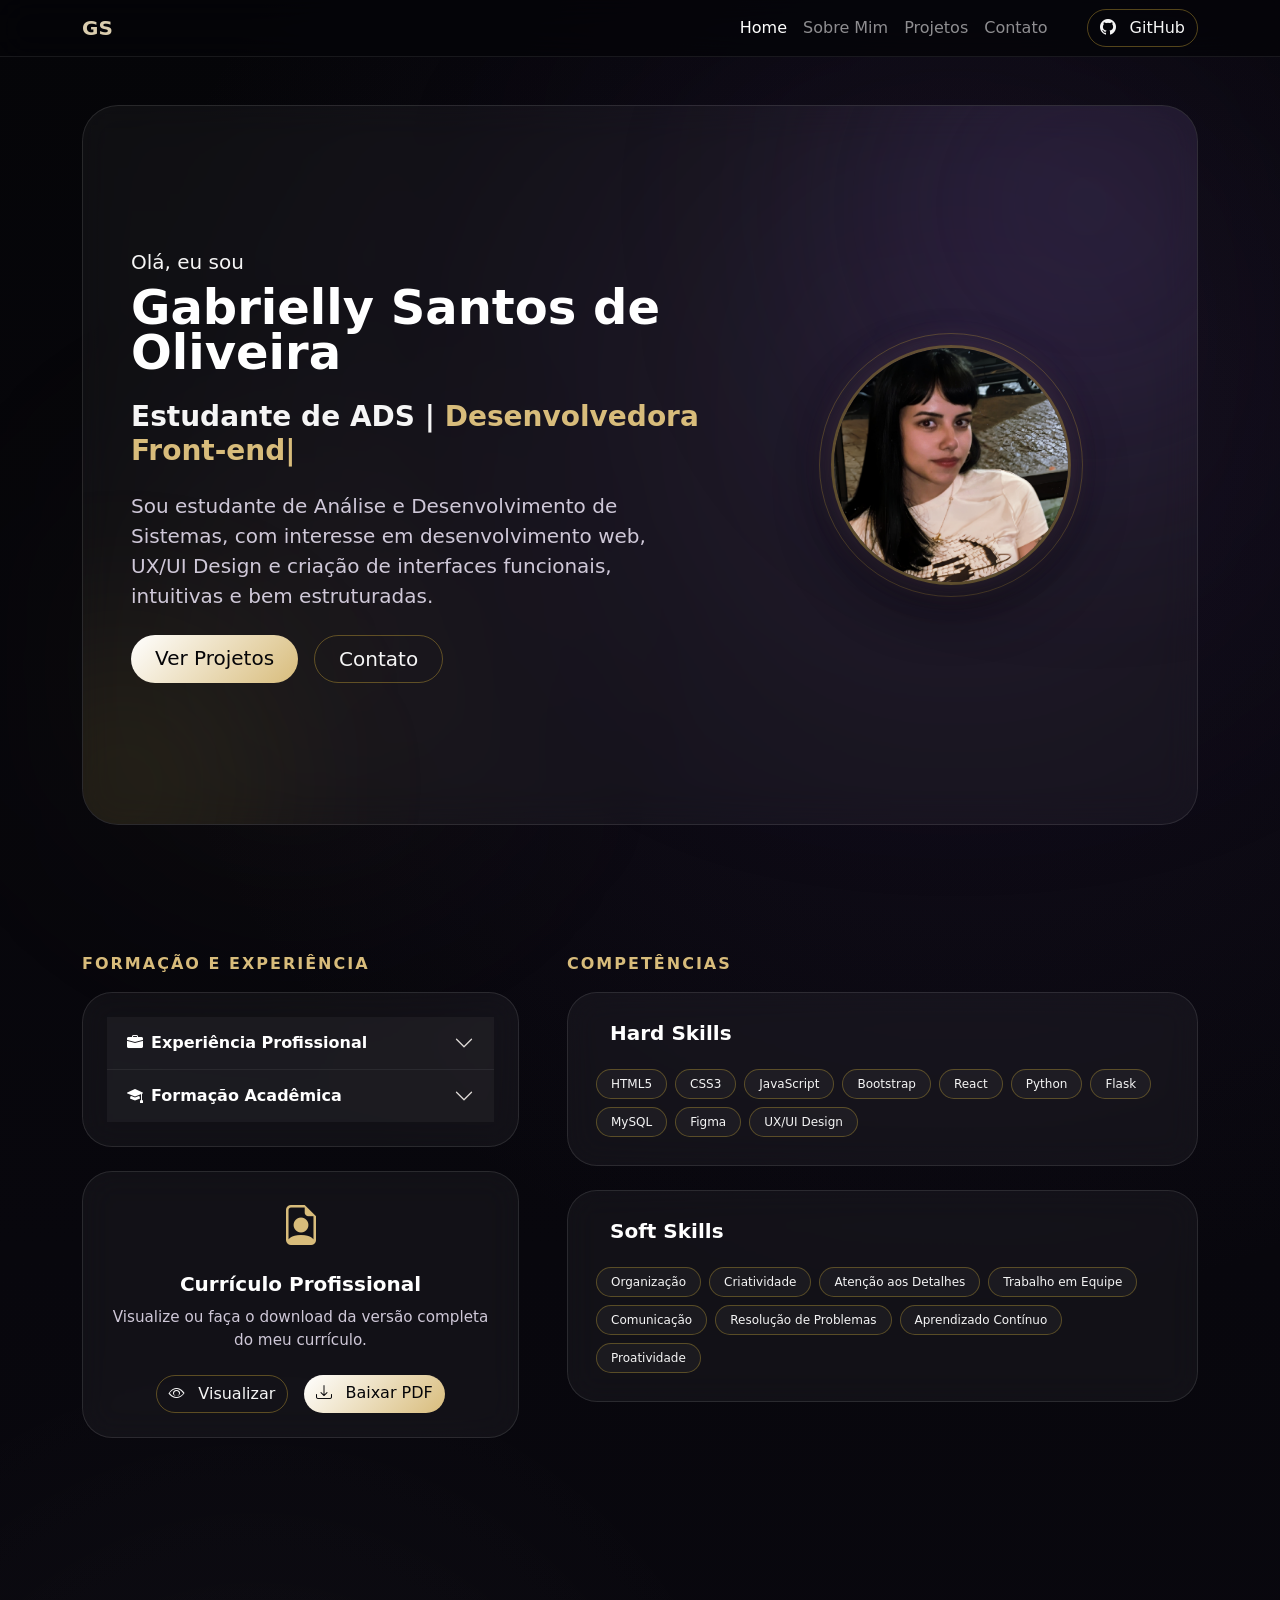
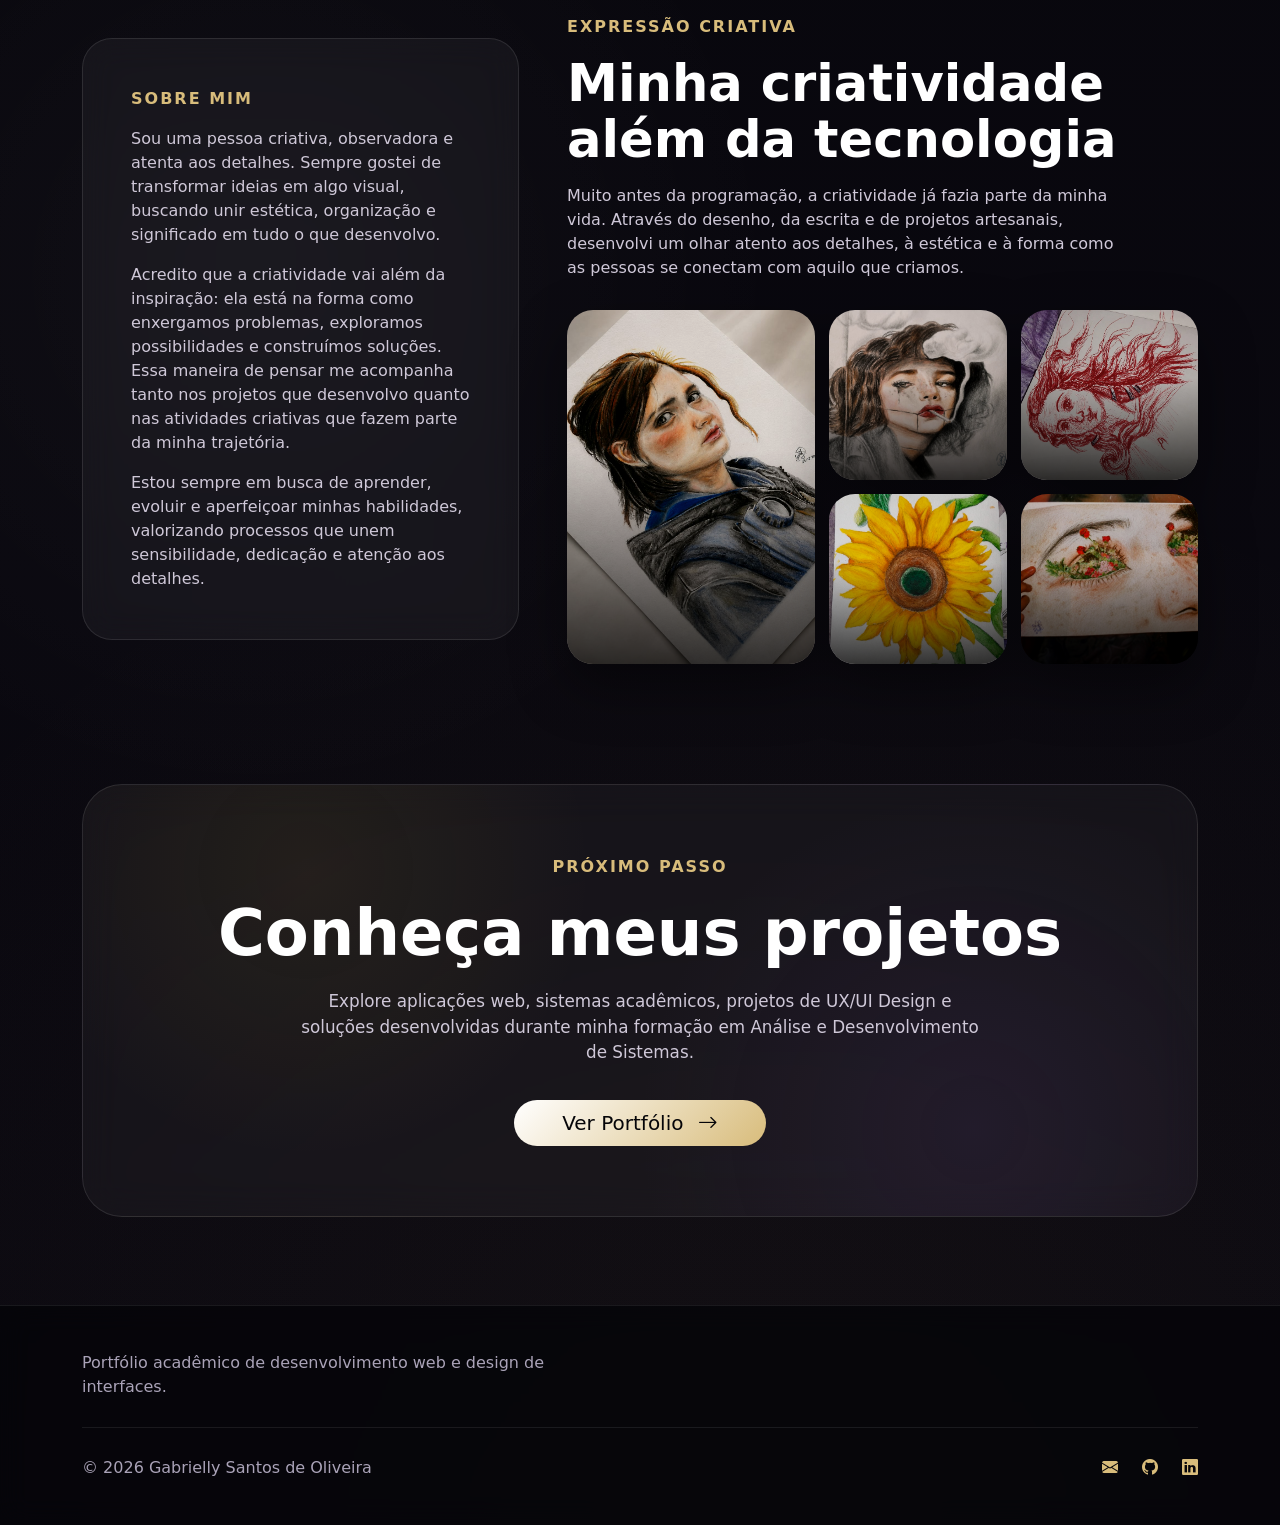
==== commit 19973d7a: "atualizando sessões" ====
--- a/cvonline/index.html
+++ b/cvonline/index.html
@@ -11,362 +11,781 @@
 </head>
 
 <style>
-body {
-  background:
-    radial-gradient(circle at 72% 18%, rgba(150, 70, 255, .28), transparent 28%),
-    radial-gradient(circle at 25% 55%, rgba(255, 255, 255, .06), transparent 24%),
-    radial-gradient(circle at 55% 100%, rgba(212, 175, 55, .08), transparent 35%),
-    linear-gradient(180deg, #050508 0%, #0b0b10 45%, #120812 100%);
-  color: #f5f5f5;
-  min-height: 100vh;
-  overflow-x: hidden;
+  html {
+    scroll-behavior: smooth;
+  }
+
+ body {
+    background:
+        radial-gradient(circle at 75% 15%,
+            rgba(78, 52, 115, .18),
+            transparent 30%),
+
+        radial-gradient(circle at 20% 60%,
+            rgba(255, 255, 255, .03),
+            transparent 25%),
+
+        radial-gradient(circle at 60% 100%,
+            rgba(185, 150, 84, .05),
+            transparent 35%),
+
+        linear-gradient(
+            180deg,
+            #050508 0%,
+            #08070d 40%,
+            #0b0911 100%
+        );
+
+    color: #f5f5f5;
+    min-height: 100vh;
+    overflow-x: hidden;
 }
 
-/* LUZES FLUIDAS */
 body::before {
-  content: "";
-  position: fixed;
-  width: 520px;
-  height: 520px;
-  top: 8%;
-  right: 5%;
-  background: rgba(150, 70, 255, .25);
-  filter: blur(130px);
-  border-radius: 50%;
-  z-index: -1;
-  animation: floatingLight 9s ease-in-out infinite alternate;
+    content: "";
+    position: fixed;
+
+    width: 520px;
+    height: 520px;
+
+    top: 8%;
+    right: 5%;
+
+    background: rgba(78, 52, 115, .16);
+
+    filter: blur(140px);
+
+    border-radius: 50%;
+
+    z-index: -1;
+
+    animation: floatingLight 12s ease-in-out infinite alternate;
 }
 
 body::after {
-  content: "";
-  position: fixed;
-  width: 380px;
-  height: 380px;
-  bottom: 5%;
-  left: 8%;
-  background: rgba(212, 175, 55, .10);
-  filter: blur(120px);
-  border-radius: 50%;
-  z-index: -1;
-  animation: floatingLight2 11s ease-in-out infinite alternate;
+    content: "";
+
+    position: fixed;
+
+    width: 380px;
+    height: 380px;
+
+    bottom: 5%;
+    left: 8%;
+
+    background: rgba(185, 150, 84, .06);
+
+    filter: blur(130px);
+
+    border-radius: 50%;
+
+    z-index: -1;
+
+    animation: floatingLight2 14s ease-in-out infinite alternate;
 }
-
-/* NAVBAR */
-.navbar {
-  background: rgba(5, 5, 8, .78) !important;
-  backdrop-filter: blur(16px);
-  border-bottom: 1px solid rgba(255, 255, 255, .08);
+  /* NAVBAR */
+  .navbar {
+    background: rgba(5, 5, 8, .78) !important;
+    backdrop-filter: blur(16px);
+    border-bottom: 1px solid rgba(255, 255, 255, .08);
+  }
+
+  /* HERO */
+  .hero-art {
+    background: rgba(255, 255, 255, .045);
+    border: 1px solid rgba(255, 255, 255, .10);
+    backdrop-filter: blur(18px);
+    border-radius: 36px;
+    position: relative;
+    overflow: hidden;
+    animation: fadeUp .9s ease both;
+  }
+
+  .hero-art::before {
+    content: "";
+    position: absolute;
+    width: 460px;
+    height: 460px;
+    right: -120px;
+    top: -130px;
+    border-radius: 50%;
+    background: rgba(78, 52, 115, .28);
+    filter: blur(115px);
+    animation: pulseGlow 5s ease-in-out infinite alternate;
+  }
+
+  .hero-art::after {
+    content: "";
+    position: absolute;
+    width: 280px;
+    height: 280px;
+    left: -100px;
+    bottom: -100px;
+    border-radius: 50%;
+    background: rgba(212, 175, 55, .10);
+    filter: blur(90px);
+  }
+
+  .hero-art * {
+    position: relative;
+    z-index: 2;
+  }
+
+  .hero-label {
+    color: #d8bc7b;
+    letter-spacing: 2px;
+    font-weight: 600;
+  }
+
+  .hero-title {
+    color: #ffffff;
+    font-size: clamp(3rem, 7vw, 3rem);
+    font-weight: 800;
+    line-height: .95;
+  }
+
+
+  .hero-text,
+  .text-muted {
+    color: #cfc8d8 !important;
+  }
+
+  .profile-frame {
+    display: inline-block;
+    position: relative;
+    animation: floatImg 4s ease-in-out infinite;
+  }
+
+  .profile-frame::before {
+    content: "";
+    position: absolute;
+    inset: -12px;
+    border-radius: 50%;
+    border: 1px solid rgba(212, 175, 55, .30);
+  }
+
+  .profile-img {
+    width: 240px;
+    height: 240px;
+    object-fit: cover;
+    border-radius: 50%;
+    border: 3px solid rgba(212, 175, 55, .35);
+    box-shadow:
+      0 0 35px rgba(78, 52, 115, .25),
+      0 0 30px rgba(212, 175, 55, .10),
+      0 22px 55px rgba(0, 0, 0, .45);
+  }
+
+  .art-card {
+    background: rgba(255, 255, 255, .045) !important;
+    border: 1px solid rgba(255, 255, 255, .10) !important;
+    color: #f5f5f5 !important;
+    border-radius: 30px !important;
+    backdrop-filter: blur(16px);
+    transition: .35s ease;
+    animation: fadeUp .9s ease both;
+  }
+
+  .art-card:hover {
+    transform: translateY(-8px);
+    border-color: rgba(212, 175, 55, .35) !important;
+    box-shadow:
+      0 0 35px rgba(78, 52, 115, .15),
+      0 25px 55px rgba(0, 0, 0, .38);
+  }
+
+  .art-card h3,
+  .art-card h4,
+  .art-card h5,
+  .art-card h6 {
+    color: #ffffff !important;
+  }
+
+
+  .badge {
+    background: rgba(255, 255, 255, .04) !important;
+    color: #f5f5f5 !important;
+    border: 1px solid rgba(212, 175, 55, .34);
+    border-radius: 999px;
+    padding: 8px 14px !important;
+    font-weight: 500;
+    transition: .3s;
+  }
+
+  .badge:hover {
+    border-color: #d8bc7b;
+    box-shadow: 0 0 18px rgba(212, 175, 55, .20);
+  }
+
+  .skills-category-grid {
+    display: grid;
+    grid-template-columns: 1fr 1fr;
+    gap: 24px;
+  }
+
+  .skill-category-card {
+    background: rgba(255, 255, 255, .045);
+    border: 1px solid rgba(255, 255, 255, .10);
+    border-radius: 30px;
+    padding: 28px;
+    backdrop-filter: blur(16px);
+    transition: .35s ease;
+  }
+
+  .skill-category-card+.skill-category-card {
+    margin-top: 20px;
+  }
+
+  .skill-category-card:hover {
+    transform: translateY(-8px);
+    border-color: rgba(212, 175, 55, .35);
+    box-shadow:
+      0 0 35px rgba(78, 52, 115, .15),
+      0 25px 55px rgba(0, 0, 0, .38);
+  }
+
+  .skill-category-title {
+    display: flex;
+    align-items: center;
+    gap: 14px;
+    margin-bottom: 24px;
+  }
+
+  .skill-category-title i {
+    color: #d8bc7b;
+    font-size: 1.8rem;
+  }
+
+  .skill-category-title h5 {
+    color: #fff;
+    font-weight: 700;
+    margin: 0;
+  }
+
+  @media (max-width: 768px) {
+    .skills-category-grid {
+      grid-template-columns: 1fr;
+    }
+  }
+
+  .btn-primary {
+    background: linear-gradient(135deg, #ffffff, #d8bc7b);
+    color: #050508;
+    border: none;
+    transition: .3s;
+  }
+
+  .btn-primary:hover {
+    background: linear-gradient(135deg, #d8bc7b, #b68b42);
+    color: #050508;
+    transform: translateY(-3px);
+    box-shadow: 0 0 25px rgba(212, 175, 55, .28);
+  }
+
+  .btn-outline-light {
+    border: 1px solid rgba(212, 175, 55, .38);
+    color: #f5f5f5;
+    transition: .3s;
+  }
+
+  .btn-outline-light:hover {
+    background: rgba(212, 175, 55, .10);
+    border-color: #d8bc7b;
+    color: #fff;
+  }
+
+  .accordion-item {
+    background: transparent !important;
+    border-color: rgba(255, 255, 255, .10) !important;
+  }
+
+  .accordion-button {
+    background: rgba(255, 255, 255, .04) !important;
+    color: #ffffff !important;
+  }
+
+  .accordion-button:not(.collapsed) {
+    background: rgba(212, 175, 55, .08) !important;
+  }
+
+  .accordion-button::after {
+    filter: invert(1);
+  }
+
+  .accordion-body {
+    background: transparent !important;
+    color: #cfc8d8 !important;
+  }
+
+  .portfolio-footer {
+    margin-top: 90px;
+    padding: 45px 0;
+    background: rgba(5, 5, 8, .78);
+    border-top: 1px solid rgba(255, 255, 255, .08);
+    backdrop-filter: blur(14px);
+  }
+
+  .footer-title {
+    color: #ffffff;
+  }
+
+  .footer-subtitle,
+  .footer-copy {
+    color: #aaa3b8;
+  }
+
+  .footer-divider {
+    height: 1px;
+    background: rgba(255, 255, 255, .08);
+    margin: 28px 0;
+  }
+
+  .footer-social {
+    display: flex;
+    gap: 24px;
+  }
+
+  .footer-social a {
+    color: #d8bc7b;
+    text-decoration: none;
+    transition: .3s;
+  }
+
+  .footer-social a:hover {
+    color: #fff;
+    transform: translateY(-3px);
+  }
+
+  .section-area {
+    min-height: 80vh;
+    padding: 50px 0;
+    display: flex;
+    align-items: center;
+    margin-bottom: 10px;
+  }
+
+  .section-title {
+    font-size: clamp(2.4rem, 5vw, 4.2rem);
+    font-weight: 800;
+    color: #fff;
+  }
+
+  .typing-text {
+    color: #d8bc7b;
+  }
+
+  .cursor {
+    color: #d8bc7b;
+    animation: blink .8s infinite;
+  }
+
+  .section-img {
+    width: 100%;
+    max-height: 420px;
+    object-fit: cover;
+    border-radius: 32px;
+    border: 1px solid rgba(255, 255, 255, .10);
+    box-shadow: 0 25px 60px rgba(0, 0, 0, .45);
+  }
+
+  .cta-section {
+    text-align: center;
+    padding: 90px 30px;
+  }
+
+  @keyframes blink {
+    50% {
+      opacity: 0;
+    }
+  }
+
+
+  @keyframes floatingLight {
+    from {
+      transform: translate(0, 0) scale(1);
+    }
+
+    to {
+      transform: translate(-80px, 60px) scale(1.15);
+    }
+  }
+
+  @keyframes floatingLight2 {
+    from {
+      transform: translate(0, 0) scale(1);
+    }
+
+    to {
+      transform: translate(70px, -50px) scale(1.1);
+    }
+  }
+
+  @keyframes pulseGlow {
+    from {
+      opacity: .45;
+      transform: scale(1);
+    }
+
+    to {
+      opacity: .85;
+      transform: scale(1.12);
+    }
+  }
+
+  @keyframes fadeUp {
+    from {
+      opacity: 0;
+      transform: translateY(28px);
+    }
+
+    to {
+      opacity: 1;
+      transform: translateY(0);
+    }
+  }
+
+  @keyframes floatImg {
+
+    0%,
+    100% {
+      transform: translateY(0);
+    }
+
+    50% {
+      transform: translateY(-12px);
+    }
+  }
+
+  .creative-box {
+    background: rgba(255, 255, 255, .045);
+    border: 1px solid rgba(255, 255, 255, .10);
+    border-radius: 30px;
+    padding: 32px;
+    backdrop-filter: blur(16px);
+    animation: fadeUp .9s ease both;
+  }
+
+  .creative-title {
+    color: #fff;
+    font-size: clamp(1.8rem, 3vw, 2.6rem);
+    font-weight: 800;
+    margin-bottom: 16px;
+  }
+
+  .creative-heading {
+    font-size: clamp(2rem, 4vw, 3.2rem);
+    font-weight: 800;
+    line-height: 1.1;
+    color: #fff;
+    margin-bottom: 16px;
+  }
+
+  .creative-subtitle {
+    color: #cfc8d8;
+    max-width: 560px;
+    margin-bottom: 30px;
+  }
+
+  .creative-gallery-pro {
+    display: grid;
+    grid-template-columns: 1.4fr 1fr 1fr;
+    grid-template-rows: 170px 170px;
+    gap: 14px;
+  }
+
+  .art-preview {
+    position: relative;
+    border: 0;
+    padding: 0;
+    border-radius: 26px;
+    overflow: hidden;
+    background: transparent;
+    cursor: pointer;
+    box-shadow: 0 22px 55px rgba(0, 0, 0, .45);
+  }
+
+  .art-main {
+    grid-row: span 2;
+  }
+
+  .art-preview img {
+    width: 100%;
+    height: 100%;
+    object-fit: cover;
+    transition: .6s ease;
+    filter: contrast(1.05) brightness(.88);
+  }
+
+  .art-preview::after {
+    content: "";
+    position: absolute;
+    inset: 0;
+    background: linear-gradient(to top, rgba(0, 0, 0, .75), transparent 60%);
+  }
+
+  .art-preview span {
+    position: absolute;
+    left: 16px;
+    bottom: 14px;
+    z-index: 2;
+    color: #fff;
+    font-size: .9rem;
+    font-weight: 600;
+  }
+
+  .art-preview:hover img {
+    transform: scale(1.08);
+    filter: contrast(1.12) brightness(1);
+  }
+
+  .art-preview:hover {
+    outline: 1px solid rgba(212, 175, 55, .45);
+    box-shadow:
+      0 0 35px rgba(78, 52, 115, .22),
+      0 28px 65px rgba(0, 0, 0, .55);
+  }
+
+  .art-preview:hover span::after {
+    content: " • ampliar";
+    color: #d8bc7b;
+    font-weight: 500;
+  }
+
+  .art-preview span {
+    position: absolute;
+    left: 20px;
+    bottom: 18px;
+    z-index: 2;
+    color: rgba(255, 255, 255, .9);
+    font-size: .9rem;
+    font-weight: 500;
+    opacity: 0;
+    transition: .3s;
+  }
+
+  .art-preview:hover span {
+    opacity: 1;
+  }
+
+  @media (max-width: 768px) {
+    .creative-gallery-pro {
+      grid-template-columns: 1fr;
+      grid-template-rows: auto;
+    }
+
+    .art-preview,
+    .art-main {
+      height: 260px;
+      grid-row: auto;
+    }
+  }
+
+  .art-modal {
+    background: rgba(5, 5, 8, .92);
+    border: 1px solid rgba(255, 255, 255, .12);
+    border-radius: 28px;
+    overflow: hidden;
+    backdrop-filter: blur(18px);
+  }
+
+  .art-modal img {
+    width: 100%;
+    max-height: 85vh;
+    object-fit: contain;
+    padding: 0 24px 24px;
+  }
+
+  .modal-backdrop.show {
+    opacity: .85;
+  }
+
+  @media (max-width: 768px) {
+    .creative-gallery-pro {
+      grid-template-columns: 1fr;
+      grid-template-rows: auto;
+    }
+
+    .main-art {
+      grid-row: auto;
+    }
+
+    .art-preview {
+      height: 260px;
+    }
+  }
+
+  .bi-file-earmark-person {
+    color: #d8bc7b;
+  }
+
+  .curriculo-card .bi-file-earmark-person {
+    color: #d8bc7b;
+  }
+
+  .curriculo-card h5 {
+    color: #fff;
+    margin-bottom: 10px;
+  }
+
+  .curriculo-card p {
+    font-size: .95rem;
+  }
+
+  .cta-projects {
+    padding: 60px 0 40px;
+  }
+
+  .cta-card {
+    position: relative;
+    text-align: center;
+    padding: 70px 40px;
+    border-radius: 40px;
+
+    background:
+      radial-gradient(circle at 20% 20%, rgba(212, 175, 55, .08), transparent 30%),
+      radial-gradient(circle at 80% 80%, rgba(78, 52, 115, .18), transparent 35%),
+      rgba(255, 255, 255, .04);
+
+    border: 1px solid rgba(255, 255, 255, .10);
+    backdrop-filter: blur(18px);
+    overflow: hidden;
+  }
+
+  .cta-title {
+    color: #fff;
+    font-size: clamp(2.2rem, 5vw, 4rem);
+    font-weight: 800;
+    margin-bottom: 18px;
+  }
+
+  .cta-text {
+    max-width: 700px;
+    margin: 0 auto 35px;
+    color: #cfc8d8;
+    font-size: 1.05rem;
+  }
+
+  .cta-card .btn {
+    transition: .35s ease;
+  }
+
+  .cta-card .btn:hover {
+    transform: translateY(-4px);
+  }
+
+  .navbar-brand {
+    color: #f1e2c0e7 !important;
+  }
+  @media (max-width: 992px) {
+  .section-area {
+    padding: 60px 0;
+    margin-bottom: 20px;
+  }
+
+  .hero-art {
+    padding: 32px 22px !important;
+  }
+
+  .hero-title {
+    font-size: 2.7rem;
+  }
+
+  .profile-img {
+    width: 190px;
+    height: 190px;
+  }
+
+  .carousel-item img {
+    height: 380px !important;
+    max-height: 380px;
+  }
+
+  .carousel-caption {
+    position: static;
+    transform: none;
+    margin: 18px auto 0;
+    max-width: 100%;
+  }
+
+  .creative-gallery-pro {
+    grid-template-columns: 1fr 1fr;
+    grid-template-rows: auto;
+  }
+
+  .art-main {
+    grid-column: span 2;
+    grid-row: auto;
+  }
+
+  .art-preview {
+    height: 230px;
+  }
 }
 
-/* HERO */
-.hero-art {
-  background: rgba(255, 255, 255, .045);
-  border: 1px solid rgba(255, 255, 255, .10);
-  backdrop-filter: blur(18px);
-  border-radius: 36px;
-  position: relative;
-  overflow: hidden;
-  animation: fadeUp .9s ease both;
-}
-
-.hero-art::before {
-  content: "";
-  position: absolute;
-  width: 460px;
-  height: 460px;
-  right: -120px;
-  top: -130px;
-  border-radius: 50%;
-  background: rgba(150, 70, 255, .28);
-  filter: blur(115px);
-  animation: pulseGlow 5s ease-in-out infinite alternate;
-}
-
-.hero-art::after {
-  content: "";
-  position: absolute;
-  width: 280px;
-  height: 280px;
-  left: -100px;
-  bottom: -100px;
-  border-radius: 50%;
-  background: rgba(212, 175, 55, .10);
-  filter: blur(90px);
-}
-
-.hero-art * {
-  position: relative;
-  z-index: 2;
-}
-
-.hero-label {
-  color: #d8bc7b;
-  letter-spacing: 2px;
-  font-weight: 600;
-}
-
-.hero-title {
-  color: #ffffff;
-  font-size: clamp(3rem, 7vw, 5rem);
-  font-weight: 800;
-  line-height: .95;
-}
-
-
-.hero-text,
-.text-muted {
-  color: #cfc8d8 !important;
-}
-
-.profile-frame {
-  display: inline-block;
-  position: relative;
-  animation: floatImg 4s ease-in-out infinite;
-}
-
-.profile-frame::before {
-  content: "";
-  position: absolute;
-  inset: -12px;
-  border-radius: 50%;
-  border: 1px solid rgba(212, 175, 55, .30);
-}
-
-.profile-img {
-  width: 240px;
-  height: 240px;
-  object-fit: cover;
-  border-radius: 50%;
-  border: 3px solid rgba(212, 175, 55, .35);
-  box-shadow:
-    0 0 35px rgba(150, 70, 255, .25),
-    0 0 30px rgba(212, 175, 55, .10),
-    0 22px 55px rgba(0, 0, 0, .45);
-}
-
-.art-card {
-  background: rgba(255, 255, 255, .045) !important;
-  border: 1px solid rgba(255, 255, 255, .10) !important;
-  color: #f5f5f5 !important;
-  border-radius: 30px !important;
-  backdrop-filter: blur(16px);
-  transition: .35s ease;
-  animation: fadeUp .9s ease both;
-}
-
-.art-card:hover {
-  transform: translateY(-8px);
-  border-color: rgba(212, 175, 55, .35) !important;
-  box-shadow:
-    0 0 35px rgba(150, 70, 255, .15),
-    0 25px 55px rgba(0, 0, 0, .38);
-}
-
-.art-card h3,
-.art-card h4,
-.art-card h5,
-.art-card h6 {
-  color: #ffffff !important;
-}
-
-
-.badge {
-  background: rgba(255, 255, 255, .04) !important;
-  color: #f5f5f5 !important;
-  border: 1px solid rgba(212, 175, 55, .34);
-  border-radius: 999px;
-  padding: 8px 14px !important;
-  font-weight: 500;
-  transition: .3s;
-}
-
-.badge:hover {
-  border-color: #d8bc7b;
-  box-shadow: 0 0 18px rgba(212, 175, 55, .20);
-}
-
-.btn-primary {
-  background: linear-gradient(135deg, #ffffff, #d8bc7b);
-  color: #050508;
-  border: none;
-  transition: .3s;
-}
-
-.btn-primary:hover {
-  background: linear-gradient(135deg, #d8bc7b, #b68b42);
-  color: #050508;
-  transform: translateY(-3px);
-  box-shadow: 0 0 25px rgba(212, 175, 55, .28);
-}
-
-.btn-outline-light {
-  border: 1px solid rgba(212, 175, 55, .38);
-  color: #f5f5f5;
-  transition: .3s;
-}
-
-.btn-outline-light:hover {
-  background: rgba(212, 175, 55, .10);
-  border-color: #d8bc7b;
-  color: #fff;
-}
-
-.accordion-item {
-  background: transparent !important;
-  border-color: rgba(255, 255, 255, .10) !important;
-}
-
-.accordion-button {
-  background: rgba(255, 255, 255, .04) !important;
-  color: #ffffff !important;
-}
-
-.accordion-button:not(.collapsed) {
-  background: rgba(212, 175, 55, .08) !important;
-}
-
-.accordion-button::after {
-  filter: invert(1);
-}
-
-.accordion-body {
-  background: transparent !important;
-  color: #cfc8d8 !important;
-}
-
-.portfolio-footer {
-  margin-top: 90px;
-  padding: 45px 0;
-  background: rgba(5, 5, 8, .78);
-  border-top: 1px solid rgba(255, 255, 255, .08);
-  backdrop-filter: blur(14px);
-}
-
-.footer-title {
-  color: #ffffff;
-}
-
-.footer-subtitle,
-.footer-copy {
-  color: #aaa3b8;
-}
-
-.footer-divider {
-  height: 1px;
-  background: rgba(255, 255, 255, .08);
-  margin: 28px 0;
-}
-
-.footer-social {
-  display: flex;
-  gap: 24px;
-}
-
-.footer-social a {
-  color: #d8bc7b;
-  text-decoration: none;
-  transition: .3s;
-}
-
-.footer-social a:hover {
-  color: #fff;
-  transform: translateY(-3px);
-}
-
-.section-area {
-  min-height: 85vh;
-  display: flex;
-  align-items: center;
-  margin-bottom: 80px;
-}
-
-.section-title {
-  font-size: clamp(2.4rem, 5vw, 4.2rem);
-  font-weight: 800;
-  color: #fff;
-}
-
-.typing-text {
-  color: #d8bc7b;
-}
-
-.cursor {
-  color: #d8bc7b;
-  animation: blink .8s infinite;
-}
-
-.section-img {
-  width: 100%;
-  max-height: 420px;
-  object-fit: cover;
-  border-radius: 32px;
-  border: 1px solid rgba(255,255,255,.10);
-  box-shadow: 0 25px 60px rgba(0,0,0,.45);
-}
-
-.cta-section {
-  text-align: center;
-  padding: 90px 30px;
-}
-
-@keyframes blink {
-  50% {
-    opacity: 0;
-  }
-}
-
-
-@keyframes floatingLight {
-  from {
-    transform: translate(0, 0) scale(1);
-  }
-
-  to {
-    transform: translate(-80px, 60px) scale(1.15);
-  }
-}
-
-@keyframes floatingLight2 {
-  from {
-    transform: translate(0, 0) scale(1);
-  }
-
-  to {
-    transform: translate(70px, -50px) scale(1.1);
-  }
-}
-
-@keyframes pulseGlow {
-  from {
-    opacity: .45;
-    transform: scale(1);
-  }
-
-  to {
-    opacity: .85;
-    transform: scale(1.12);
-  }
-}
-
-@keyframes fadeUp {
-  from {
-    opacity: 0;
-    transform: translateY(28px);
-  }
-
-  to {
-    opacity: 1;
-    transform: translateY(0);
-  }
-}
-
-@keyframes floatImg {
-  0%, 100% {
-    transform: translateY(0);
-  }
-
-  50% {
-    transform: translateY(-12px);
+@media (max-width: 576px) {
+  main.container {
+    padding-inline: 18px;
+  }
+
+  .navbar-brand {
+    font-size: 1.4rem;
+  }
+
+  .hero-title {
+    font-size: 2.2rem;
+  }
+
+  .section-title,
+  .creative-heading,
+  .cta-title {
+    font-size: 2rem;
+  }
+
+  .skill-category-card,
+  .art-card,
+  .curriculo-card,
+  .cta-card {
+    padding: 22px !important;
+    border-radius: 24px !important;
+  }
+
+  .badge {
+    font-size: .8rem;
+    padding: 7px 11px !important;
+  }
+
+  .carousel-item img {
+    height: 260px !important;
+    max-height: 260px;
+  }
+
+  .carousel-control-prev,
+  .carousel-control-next {
+    width: 42px;
+  }
+
+  .carousel-arrow,
+  .carousel-control-prev-icon,
+  .carousel-control-next-icon {
+    width: 42px;
+    height: 42px;
+  }
+
+  .creative-gallery-pro {
+    grid-template-columns: 1fr;
+  }
+
+  .art-main {
+    grid-column: auto;
+  }
+
+  .art-preview {
+    height: 260px;
+  }
+
+  .footer-social,
+  .footer-links {
+    justify-content: center;
   }
 }
 </style>
@@ -375,7 +794,7 @@
 
   <nav class="navbar navbar-expand-lg navbar-dark bg-dark">
     <div class="container">
-      <a class="navbar-brand fw-bold" href="/cvonline/index.html">Meu Portfólio</a>
+      <a class="navbar-brand fw-bold" href="/cvonline/index.html">GS</a>
 
       <button class="navbar-toggler" type="button" data-bs-toggle="collapse" data-bs-target="#menu">
         <span class="navbar-toggler-icon"></span>
@@ -388,7 +807,11 @@
           </li>
 
           <li class="nav-item">
-            <a class="nav-link" href="/cvonline/portfolio.html">Portfólio</a>
+            <a class="nav-link" href="#sobre">Sobre Mim</a>
+          </li>
+
+          <li class="nav-item">
+            <a class="nav-link" href="/cvonline/portfolio.html">Projetos</a>
           </li>
 
           <li class="nav-item">
@@ -408,221 +831,361 @@
   </nav>
 
 
- <main class="container my-5 flex-grow-1">
-
-  <!-- HERO -->
-  <section class="section-area hero-art p-5">
-    <div class="row align-items-center g-5">
-
-      <div class="col-lg-7">
-        <p class="text-uppercase hero-label mb-3">Portfólio Acadêmico</p>
-
-        <p class="lead mb-2">Olá, eu sou</p>
-
-        <h1 class="hero-title">
-          Gabrielly Santos de Oliveira
-        </h1>
-
-        <h2 class="mt-4 fw-bold">
-          Estudante de ADS |
-          <span class="typing-text"></span><span class="cursor">|</span>
-        </h2>
-
-        <p class="lead hero-text mt-4">
-          Sou estudante de Análise e Desenvolvimento de Sistemas, com interesse em desenvolvimento web,
-          UX/UI Design e criação de interfaces funcionais, intuitivas e bem estruturadas.
-        </p>
-
-        <div class="d-flex gap-3 mt-4 flex-wrap">
-          <a href="/cvonline/portfolio.html" class="btn btn-primary btn-lg rounded-pill px-4">
-            Ver Projetos
-          </a>
-
-          <a href="/cvonline/contato.html" class="btn btn-outline-light btn-lg rounded-pill px-4">
-            Contato
-          </a>
+  <main class="container my-5 flex-grow-1">
+
+    <!-- HERO -->
+    <section id="topo" class="section-area hero-art p-5">
+      <div class="row align-items-center g-5">
+
+        <div class="col-lg-7">
+          <!-- <p class="text-uppercase hero-label mb-3">Portfólio Acadêmico</p> -->
+
+          <p class="lead mb-2">Olá, eu sou</p>
+
+          <h1 class="hero-title">
+            Gabrielly Santos de Oliveira
+          </h1>
+
+          <h3 class="mt-4 fw-bold">
+            Estudante de ADS |
+            <span class="typing-text"></span><span class="cursor">|</span>
+          </h3>
+
+          <p class="lead hero-text mt-4">
+            Sou estudante de Análise e Desenvolvimento de Sistemas, com interesse em desenvolvimento web,
+            UX/UI Design e criação de interfaces funcionais, intuitivas e bem estruturadas.
+          </p>
+
+          <div class="d-flex gap-3 mt-4 flex-wrap">
+            <a href="/cvonline/portfolio.html" class="btn btn-primary btn-lg rounded-pill px-4">
+              Ver Projetos
+            </a>
+
+            <a href="/cvonline/contato.html" class="btn btn-outline-light btn-lg rounded-pill px-4">
+              Contato
+            </a>
+          </div>
         </div>
+
+        <div class="col-lg-5 text-center">
+          <div class="profile-frame">
+            <img src="/cvonline/imagens/eu.jpg" class="img-fluid profile-img" alt="Foto de perfil">
+          </div>
+        </div>
+
       </div>
-
-      <div class="col-lg-5 text-center">
-        <div class="profile-frame">
-          <img src="/cvonline/imagens/eu.jpg" class="img-fluid profile-img" alt="Foto de perfil">
+    </section>
+
+    <!-- JORNADA + HABILIDADES -->
+    <section id="jornada" class="section-area profile-section">
+      <div class="row align-items-start g-5">
+
+        <!-- JORNADA -->
+        <div class="col-lg-5">
+
+          <p class="hero-label text-uppercase">Formação e Experiência</p>
+
+
+          <div class="card art-card">
+            <div class="card-body p-4">
+
+              <div class="accordion accordion-flush" id="accordionCurriculo">
+
+                <div class="accordion-item">
+                  <h2 class="accordion-header">
+                    <button class="accordion-button collapsed fw-bold" type="button" data-bs-toggle="collapse"
+                      data-bs-target="#experiencia">
+                      <i class="bi bi-briefcase-fill me-2"></i>
+                      Experiência Profissional
+                    </button>
+                  </h2>
+
+                  <div id="experiencia" class="accordion-collapse collapse" data-bs-parent="#accordionCurriculo">
+                    <div class="accordion-body">
+                      <h5 class="fw-bold">Aprendiz em Logística — CAIO</h5>
+
+                      <p class="text-muted">
+                        Atuei por 2 anos na área de logística, realizando controle de materiais,
+                        registros em sistema e análise de inconsistências.
+                      </p>
+
+                      <h5 class="fw-bold mt-4">Registro Empregatício — Usina São Manuel SA</h5>
+
+                      <ul class="text-muted mb-0">
+                        <li>Comprovação de assiduidade</li>
+                        <li>Desenvolvimento front-end e back-end</li>
+                        <li>Manipulação de banco de dados</li>
+                        <li>Elaboração de projetos</li>
+                      </ul>
+                    </div>
+                  </div>
+                </div>
+
+                <div class="accordion-item">
+                  <h2 class="accordion-header">
+                    <button class="accordion-button collapsed fw-bold" type="button" data-bs-toggle="collapse"
+                      data-bs-target="#formacao">
+                      <i class="bi bi-mortarboard-fill me-2"></i>
+                      Formação Acadêmica
+                    </button>
+                  </h2>
+
+                  <div id="formacao" class="accordion-collapse collapse" data-bs-parent="#accordionCurriculo">
+                    <div class="accordion-body">
+                      <h5 class="fw-bold">Técnico em Análise e Desenvolvimento de Sistemas</h5>
+
+                      <p class="text-muted">SENAI — Em andamento</p>
+
+                      <ul class="text-muted mb-0">
+                        <li>Lógica de programação</li>
+                        <li>Desenvolvimento web</li>
+                        <li>Front-end e back-end</li>
+                        <li>Banco de dados</li>
+                        <li>UX/UI Design</li>
+                      </ul>
+                    </div>
+                  </div>
+                </div>
+
+              </div>
+
+            </div>
+          </div>
+
+          <!-- CURRÍCULO -->
+          <div class="mt-4">
+            <div class="card art-card curriculo-card">
+              <div class="card-body p-4 text-center">
+
+                <i class="bi bi-file-earmark-person fs-1 mb-3 d-block"></i>
+
+                <h5 class="fw-bold">Currículo Profissional</h5>
+
+                <p class="text-muted mb-4">
+                  Visualize ou faça o download da versão completa do meu currículo.
+                </p>
+
+                <div class="d-flex justify-content-center gap-3 flex-wrap">
+                  <a href="/gabrielly_oliveira_curriculo.pdf" target="_blank"
+                    class="btn btn-outline-light rounded-pill">
+                    <i class="bi bi-eye me-2"></i>
+                    Visualizar
+                  </a>
+
+                  <a href="/gabrielly_oliveira_curriculo.pdf" download class="btn btn-primary rounded-pill">
+                    <i class="bi bi-download me-2"></i>
+                    Baixar PDF
+                  </a>
+                </div>
+
+              </div>
+            </div>
+          </div>
+
         </div>
+
+        <!-- HABILIDADES -->
+        <div class="col-lg-7">
+
+          <p class="hero-label text-uppercase">Competências</p>
+
+
+
+          <div class="skill-category-card mb-4">
+            <div class="skill-category-title">
+              <i class="bi"></i>
+              <h5>Hard Skills</h5>
+            </div>
+
+            <div class="d-flex flex-wrap gap-2">
+              <span class="badge">HTML5</span>
+              <span class="badge">CSS3</span>
+              <span class="badge">JavaScript</span>
+              <span class="badge">Bootstrap</span>
+              <span class="badge">React</span>
+              <span class="badge">Python</span>
+              <span class="badge">Flask</span>
+              <span class="badge">MySQL</span>
+              <span class="badge">Figma</span>
+              <span class="badge">UX/UI Design</span>
+            </div>
+          </div>
+
+          <div class="skill-category-card">
+            <div class="skill-category-title">
+              <i class="bi"></i>
+              <h5>Soft Skills</h5>
+            </div>
+
+            <div class="d-flex flex-wrap gap-2">
+              <span class="badge">Organização</span>
+              <span class="badge">Criatividade</span>
+              <span class="badge">Atenção aos Detalhes</span>
+              <span class="badge">Trabalho em Equipe</span>
+              <span class="badge">Comunicação</span>
+              <span class="badge">Resolução de Problemas</span>
+              <span class="badge">Aprendizado Contínuo</span>
+              <span class="badge">Proatividade</span>
+            </div>
+          </div>
+
+        </div>
+
       </div>
-
-    </div>
-  </section>
-
-  <!-- HABILIDADES -->
-  <section class="section-area">
-    <div class="row align-items-center g-5">
-
-      <div class="col-lg-5">
-        <img src="/cvonline/imagens/secao-habilidades.png" class="section-img" alt="Imagem de habilidades">
-      </div>
-
-      <div class="col-lg-7">
-        <div class="card art-card">
-          <div class="card-body p-4">
-            <p class="hero-label text-uppercase">Competências</p>
-            <h2 class="section-title mb-4">Habilidades</h2>
-
-            <h6 class="fw-bold text-muted">Hard Skills</h6>
-            <div class="mb-4">
-              <span class="badge me-2 mb-2">HTML5</span>
-              <span class="badge me-2 mb-2">CSS3</span>
-              <span class="badge me-2 mb-2">JavaScript</span>
-              <span class="badge me-2 mb-2">Bootstrap</span>
-              <span class="badge me-2 mb-2">React</span>
-              <span class="badge me-2 mb-2">Python</span>
-              <span class="badge me-2 mb-2">MySQL</span>
-              <span class="badge me-2 mb-2">Figma</span>
-            </div>
-
-            <h6 class="fw-bold text-muted">Soft Skills</h6>
-            <div>
-              <span class="badge me-2 mb-2">Organização</span>
-              <span class="badge me-2 mb-2">Criatividade</span>
-              <span class="badge me-2 mb-2">Trabalho em Equipe</span>
-              <span class="badge me-2 mb-2">Comunicação</span>
-              <span class="badge me-2 mb-2">Resolução de Problemas</span>
-              <span class="badge me-2 mb-2">Aprendizado Contínuo</span>
+    </section>
+    <!-- SOBRE MIM + CRIATIVIDADE -->
+    <section id="sobre" class="section-area">
+      <div class="row align-items-center g-5">
+
+        <!-- LADO ESQUERDO: SOBRE MIM -->
+        <div class="col-lg-5">
+          <div class="card art-card h-100">
+            <div class="card-body p-4 p-lg-5">
+
+              <p class="hero-label text-uppercase">
+                Sobre mim
+              </p>
+
+              <p class="text-muted">
+                Sou uma pessoa criativa, observadora e atenta aos detalhes. Sempre gostei de transformar ideias em algo
+                visual, buscando unir estética, organização e significado em tudo o que desenvolvo.
+              </p>
+
+              <p class="text-muted">
+                Acredito que a criatividade vai além da inspiração: ela está na forma como enxergamos problemas,
+                exploramos possibilidades e construímos soluções. Essa maneira de pensar me acompanha tanto nos projetos
+                que desenvolvo quanto nas atividades criativas que fazem parte da minha trajetória.
+              </p>
+
+              <p class="text-muted mb-0">
+                Estou sempre em busca de aprender, evoluir e aperfeiçoar minhas habilidades, valorizando processos que
+                unem sensibilidade, dedicação e atenção aos detalhes.
+              </p>
+
             </div>
           </div>
         </div>
-      </div>
-
-    </div>
-  </section>
-
-  <!-- JORNADA -->
-  <section class="section-area">
-    <div class="row align-items-center g-5">
-
-      <div class="col-lg-7">
-        <div class="card art-card">
-          <div class="card-body p-4">
-            <p class="hero-label text-uppercase">Formação e experiência</p>
-            <h2 class="section-title mb-4">Minha Jornada</h2>
-
-            <div class="accordion accordion-flush" id="accordionCurriculo">
-
-              <div class="accordion-item">
-                <h2 class="accordion-header">
-                  <button class="accordion-button collapsed fw-bold" type="button" data-bs-toggle="collapse"
-                    data-bs-target="#experiencia">
-                    <i class="bi bi-briefcase-fill me-2"></i>
-                    Experiência Profissional
-                  </button>
-                </h2>
-
-                <div id="experiencia" class="accordion-collapse collapse" data-bs-parent="#accordionCurriculo">
-                  <div class="accordion-body">
-                    <h5 class="fw-bold">Aprendiz em Logística — CAIO</h5>
-                    <p class="text-muted">
-                      Atuei por 2 anos na área de logística, realizando controle de materiais,
-                      registros em sistema e análise de inconsistências.
-                    </p>
-
-                    <h5 class="fw-bold mt-4">Registro Empregatício — Usina São Manuel SA</h5>
-                    <ul class="text-muted mb-0">
-                      <li>Comprovação de assiduidade</li>
-                      <li>Desenvolvimento front-end e back-end</li>
-                      <li>Manipulação de banco de dados</li>
-                      <li>Elaboração de projetos</li>
-                    </ul>
-                  </div>
-                </div>
-              </div>
-
-              <div class="accordion-item">
-                <h2 class="accordion-header">
-                  <button class="accordion-button collapsed fw-bold" type="button" data-bs-toggle="collapse"
-                    data-bs-target="#formacao">
-                    <i class="bi bi-mortarboard-fill me-2"></i>
-                    Formação Acadêmica
-                  </button>
-                </h2>
-
-                <div id="formacao" class="accordion-collapse collapse" data-bs-parent="#accordionCurriculo">
-                  <div class="accordion-body">
-                    <h5 class="fw-bold">Técnico em Análise e Desenvolvimento de Sistemas</h5>
-                    <p class="text-muted">SENAI — Em andamento</p>
-
-                    <ul class="text-muted mb-0">
-                      <li>Lógica de programação</li>
-                      <li>Desenvolvimento web</li>
-                      <li>Front-end e back-end</li>
-                      <li>Banco de dados</li>
-                      <li>UX/UI Design</li>
-                    </ul>
-                  </div>
-                </div>
-              </div>
-
-            </div>
+
+        <div class="col-lg-7">
+
+          <p class="hero-label text-uppercase">Expressão Criativa</p>
+
+          <h2 class="creative-heading">
+            Minha criatividade<br>
+            além da tecnologia
+          </h2>
+
+          <p class="creative-subtitle">
+            Muito antes da programação, a criatividade já fazia parte da minha vida.
+            Através do desenho, da escrita e de projetos artesanais, desenvolvi um olhar
+            atento aos detalhes, à estética e à forma como as pessoas se conectam com aquilo que criamos.
+          </p>
+
+          <div class="creative-gallery-pro">
+
+            <button class="art-preview art-main" data-bs-toggle="modal" data-bs-target="#modalArte1">
+              <img src="/cvonline/imagens/desenho1.jpg" alt="Desenho feito à mão">
+              <span>Visualizar obra</span>
+            </button>
+
+            <button class="art-preview" data-bs-toggle="modal" data-bs-target="#modalArte2">
+              <img src="/cvonline/imagens/desenho2.jpg" alt="Desenho feito à mão">
+              <span>Visualizar obra</span>
+            </button>
+
+            <button class="art-preview" data-bs-toggle="modal" data-bs-target="#modalArte3">
+              <img src="/cvonline/imagens/desenho3.jpg" alt="Desenho feito à mão">
+              <span>Visualizar obra</span>
+            </button>
+
+            <button class="art-preview" data-bs-toggle="modal" data-bs-target="#modalArte4">
+              <img src="/cvonline/imagens/desenho4.jpg" alt="Desenho feito à mão">
+              <span>Visualizar obra</span>
+            </button>
+
+            <button class="art-preview" data-bs-toggle="modal" data-bs-target="#modalArte5">
+              <img src="/cvonline/imagens/desenho5.jpg" alt="Desenho feito à mão">
+              <span>Visualizar obra</span>
+            </button>
 
           </div>
         </div>
+
       </div>
-
-      <div class="col-lg-5">
-        <img src="/cvonline/imagens/secao-jornada.png" class="section-img" alt="Imagem sobre formação e experiência">
+    </section>
+
+    <!-- CTA PROJETOS -->
+    <section class="cta-projects">
+
+      <div class="cta-card">
+
+        <p class="hero-label text-uppercase">
+          Próximo passo
+        </p>
+
+        <h2 class="cta-title">
+          Conheça meus projetos
+        </h2>
+
+        <p class="cta-text">
+          Explore aplicações web, sistemas acadêmicos, projetos de UX/UI Design
+          e soluções desenvolvidas durante minha formação em Análise e Desenvolvimento de Sistemas.
+        </p>
+
+        <a href="/cvonline/portfolio.html" class="btn btn-primary btn-lg rounded-pill px-5">
+
+          Ver Portfólio
+          <i class="bi bi-arrow-right ms-2"></i>
+
+        </a>
+
       </div>
 
-    </div>
-  </section>
-
-  <!-- SOBRE MIM -->
-  <section class="section-area">
-    <div class="row align-items-center g-5">
-
-      <div class="col-lg-5">
-        <img src="/cvonline/imagens/secao-sobre.png" class="section-img" alt="Imagem sobre mim">
-      </div>
-
-      <div class="col-lg-7">
-        <div class="card art-card">
-          <div class="card-body p-4">
-            <p class="hero-label text-uppercase">Sobre mim</p>
-            <h2 class="section-title mb-4">Mais do que código, crio experiências.</h2>
-
-            <p class="text-muted">
-              Sou estudante de Análise e Desenvolvimento de Sistemas e tenho interesse em desenvolvimento web,
-              UX/UI Design e criação de interfaces intuitivas.
-            </p>
-
-            <p class="text-muted mb-0">
-              Gosto de transformar ideias em projetos funcionais, unindo tecnologia, organização,
-              criatividade e atenção aos detalhes. Durante minha formação, desenvolvi projetos acadêmicos
-              envolvendo interfaces web, banco de dados e aplicações responsivas.
-            </p>
-          </div>
+    </section>
+
+    <div class="modal fade" id="modalArte1" tabindex="-1">
+      <div class="modal-dialog modal-dialog-centered modal-xl">
+        <div class="modal-content art-modal">
+          <button type="button" class="btn-close btn-close-white ms-auto m-3" data-bs-dismiss="modal"></button>
+          <img src="/cvonline/imagens/desenho1.jpg" alt="Desenho ampliado">
         </div>
       </div>
-
     </div>
-  </section>
-
-  <!-- CTA PROJETOS -->
-  <section class="hero-art cta-section">
-    <p class="hero-label text-uppercase">Projetos</p>
-
-    <h2 class="section-title mb-4">
-      Vamos além da teoria.
-    </h2>
-
-    <p class="lead hero-text mx-auto mb-4" style="max-width: 760px;">
-      Conheça os projetos que desenvolvi durante minha formação e veja na prática minhas habilidades
-      em desenvolvimento web, banco de dados e UX/UI Design.
-    </p>
-
-    <a href="/cvonline/portfolio.html" class="btn btn-primary btn-lg rounded-pill px-5">
-      Explorar Projetos
-    </a>
-  </section>
-
-</main>
+
+    <div class="modal fade" id="modalArte2" tabindex="-1">
+      <div class="modal-dialog modal-dialog-centered modal-xl">
+        <div class="modal-content art-modal">
+          <button type="button" class="btn-close btn-close-white ms-auto m-3" data-bs-dismiss="modal"></button>
+          <img src="/cvonline/imagens/desenho2.jpg" alt="Desenho ampliado">
+        </div>
+      </div>
+    </div>
+
+    <div class="modal fade" id="modalArte3" tabindex="-1">
+      <div class="modal-dialog modal-dialog-centered modal-xl">
+        <div class="modal-content art-modal">
+          <button type="button" class="btn-close btn-close-white ms-auto m-3" data-bs-dismiss="modal"></button>
+          <img src="/cvonline/imagens/desenho3.jpg" alt="Desenho ampliado">
+        </div>
+      </div>
+    </div>
+    <div class="modal fade" id="modalArte4" tabindex="-1">
+      <div class="modal-dialog modal-dialog-centered modal-xl">
+        <div class="modal-content art-modal">
+          <button type="button" class="btn-close btn-close-white ms-auto m-3" data-bs-dismiss="modal"></button>
+          <img src="/cvonline/imagens/desenho4.jpg" alt="Desenho ampliado">
+        </div>
+      </div>
+    </div>
+    <div class="modal fade" id="modalArte5" tabindex="-1">
+      <div class="modal-dialog modal-dialog-centered modal-xl">
+        <div class="modal-content art-modal">
+          <button type="button" class="btn-close btn-close-white ms-auto m-3" data-bs-dismiss="modal"></button>
+          <img src="/cvonline/imagens/desenho5.jpg" alt="Desenho ampliado">
+        </div>
+      </div>
+    </div>
+  </main>
 
 
 
@@ -672,45 +1235,61 @@
   <!-- Bootstrap JS -->
   <script src="https://cdn.jsdelivr.net/npm/bootstrap@5.3.3/dist/js/bootstrap.bundle.min.js"></script>
   <script>
-  const palavras = [
-    "Desenvolvedora Front-end",
-    "UX/UI Designer",
-    "Desenvolvedora Web"
-  ];
-
-  let palavraIndex = 0;
-  let letraIndex = 0;
-  let apagando = false;
-
-  const typingText = document.querySelector(".typing-text");
-
-  function digitar() {
-    const palavraAtual = palavras[palavraIndex];
-
-    if (!apagando) {
-      typingText.textContent = palavraAtual.substring(0, letraIndex + 1);
-      letraIndex++;
-
-      if (letraIndex === palavraAtual.length) {
-        apagando = true;
-        setTimeout(digitar, 1600);
-        return;
+    const palavras = [
+      "Desenvolvedora Front-end",
+      "UX/UI Designer",
+      "Desenvolvedora Web"
+    ];
+
+    let palavraIndex = 0;
+    let letraIndex = 0;
+    let apagando = false;
+
+    const typingText = document.querySelector(".typing-text");
+
+    function digitar() {
+      const palavraAtual = palavras[palavraIndex];
+
+      if (!apagando) {
+        typingText.textContent = palavraAtual.substring(0, letraIndex + 1);
+        letraIndex++;
+
+        if (letraIndex === palavraAtual.length) {
+          apagando = true;
+          setTimeout(digitar, 1600);
+          return;
+        }
+      } else {
+        typingText.textContent = palavraAtual.substring(0, letraIndex - 1);
+        letraIndex--;
+
+        if (letraIndex === 0) {
+          apagando = false;
+          palavraIndex = (palavraIndex + 1) % palavras.length;
+        }
       }
-    } else {
-      typingText.textContent = palavraAtual.substring(0, letraIndex - 1);
-      letraIndex--;
-
-      if (letraIndex === 0) {
-        apagando = false;
-        palavraIndex = (palavraIndex + 1) % palavras.length;
+
+      setTimeout(digitar, apagando ? 45 : 80);
+    }
+
+    digitar();
+
+  </script>
+  <script>
+    if ("scrollRestoration" in history) {
+      history.scrollRestoration = "manual";
+    }
+
+    window.addEventListener("beforeunload", function () {
+      window.scrollTo(0, 0);
+    });
+
+    window.addEventListener("load", function () {
+      if (!window.location.hash) {
+        window.scrollTo(0, 0);
       }
-    }
-
-    setTimeout(digitar, apagando ? 45 : 80);
-  }
-
-  digitar();
-</script>
+    });
+  </script>
 </body>
 
-</html>
+</html>
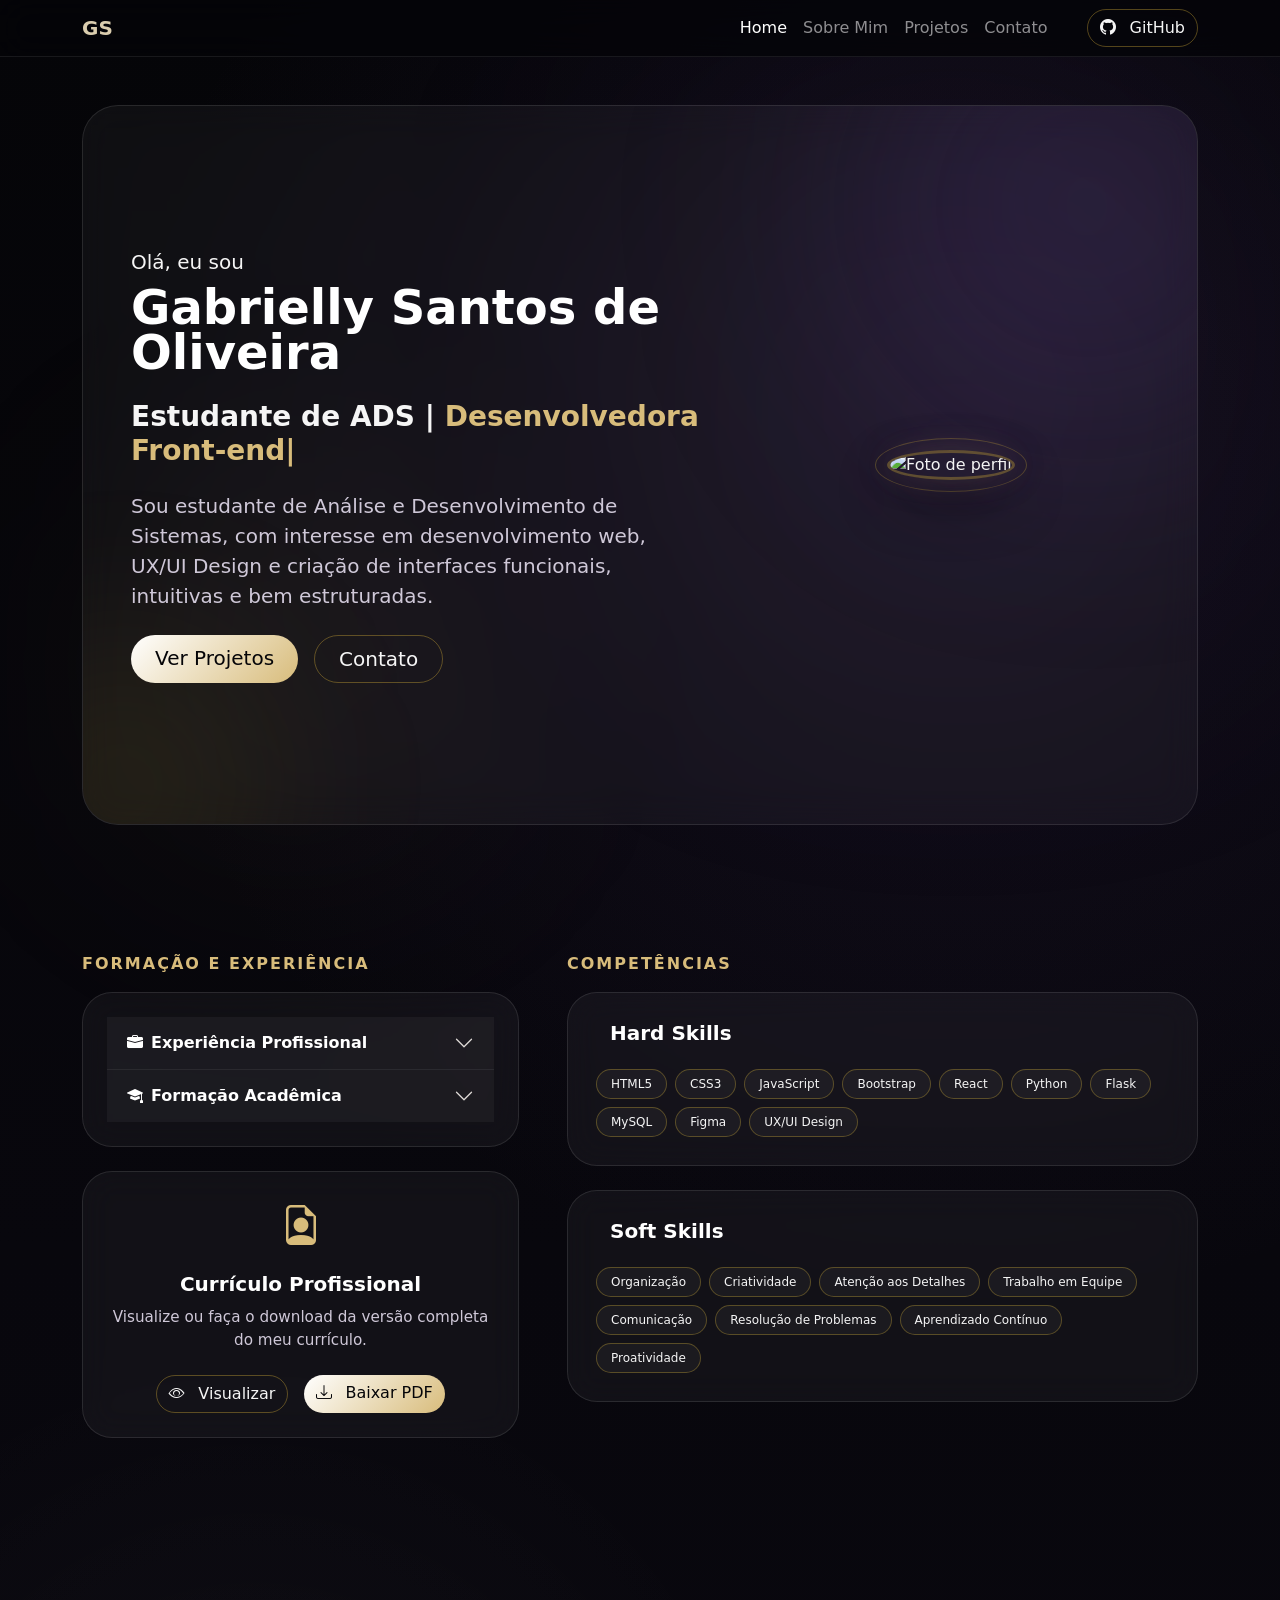
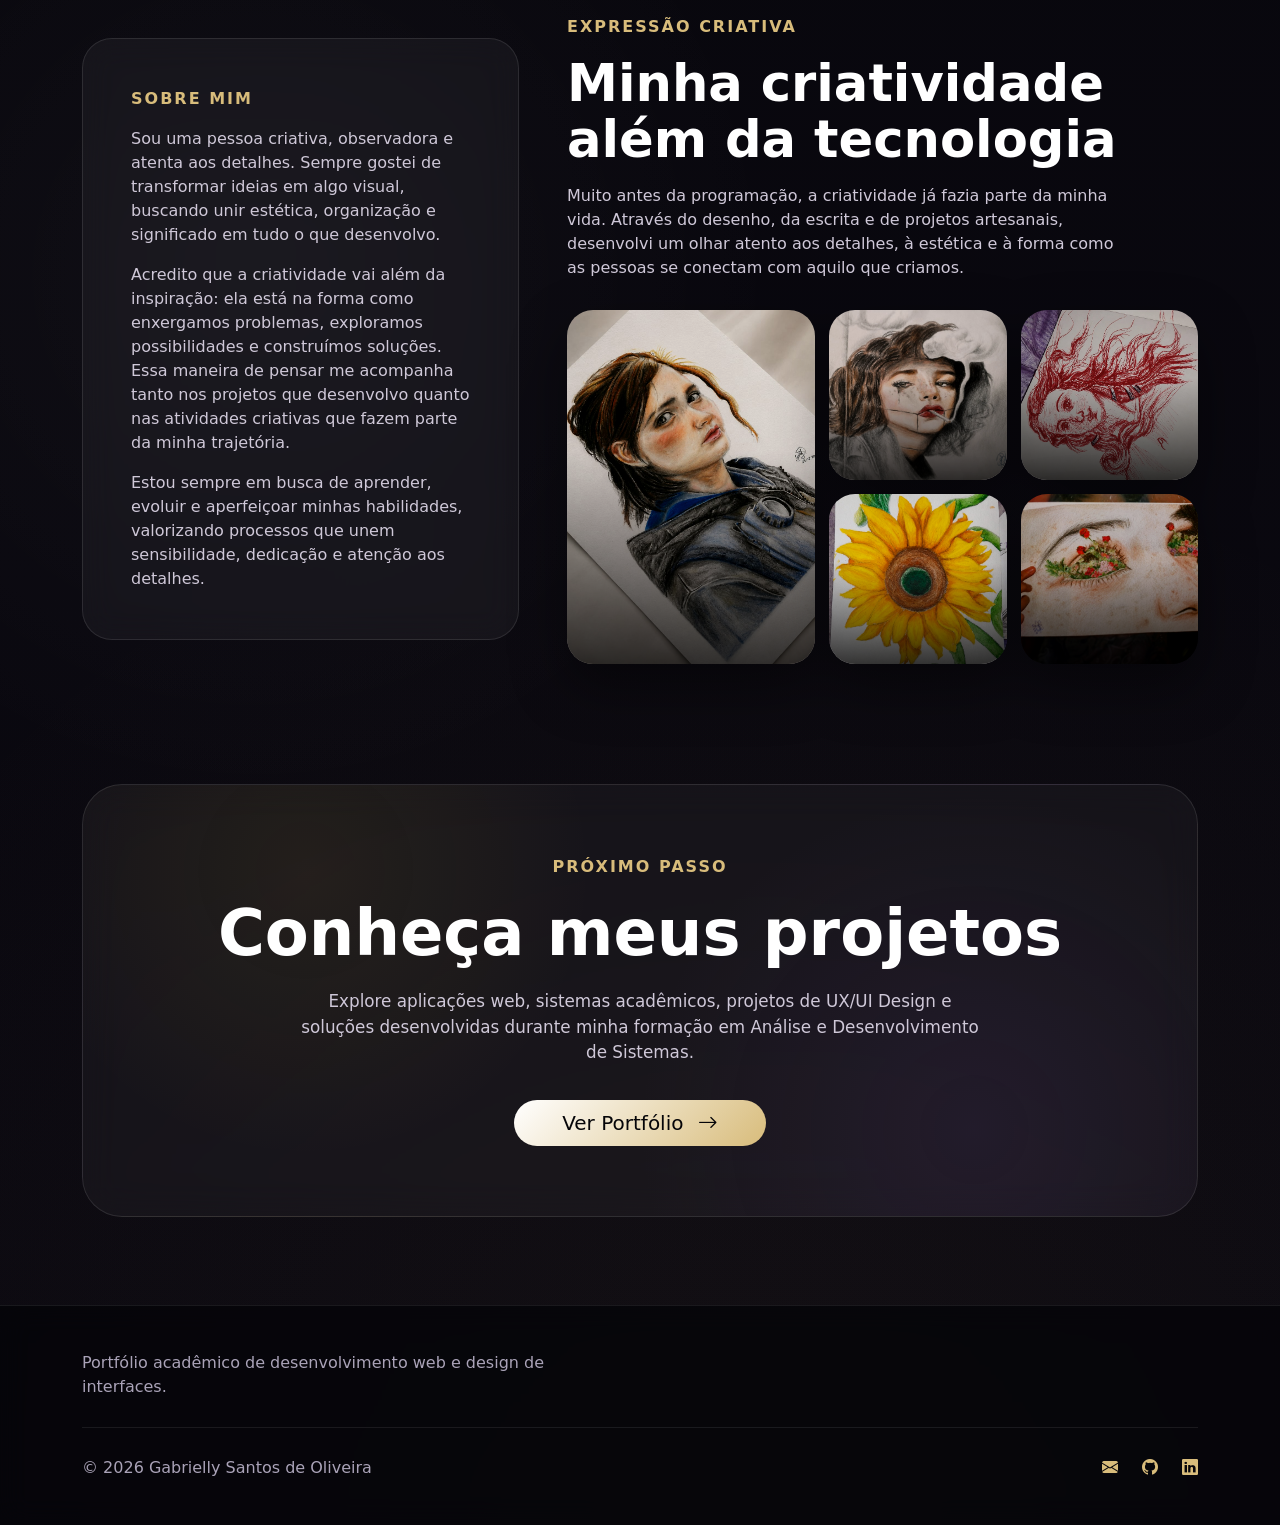
==== commit df97f3e4: "att index" ====
--- a/cvonline/index.html
+++ b/cvonline/index.html
@@ -869,7 +869,7 @@
 
         <div class="col-lg-5 text-center">
           <div class="profile-frame">
-            <img src="/cvonline/imagens/eu.jpg" class="img-fluid profile-img" alt="Foto de perfil">
+            <img src="cvonline/imagens/eu.jpg" class="img-fluid profile-img" alt="Foto de perfil">
           </div>
         </div>
 
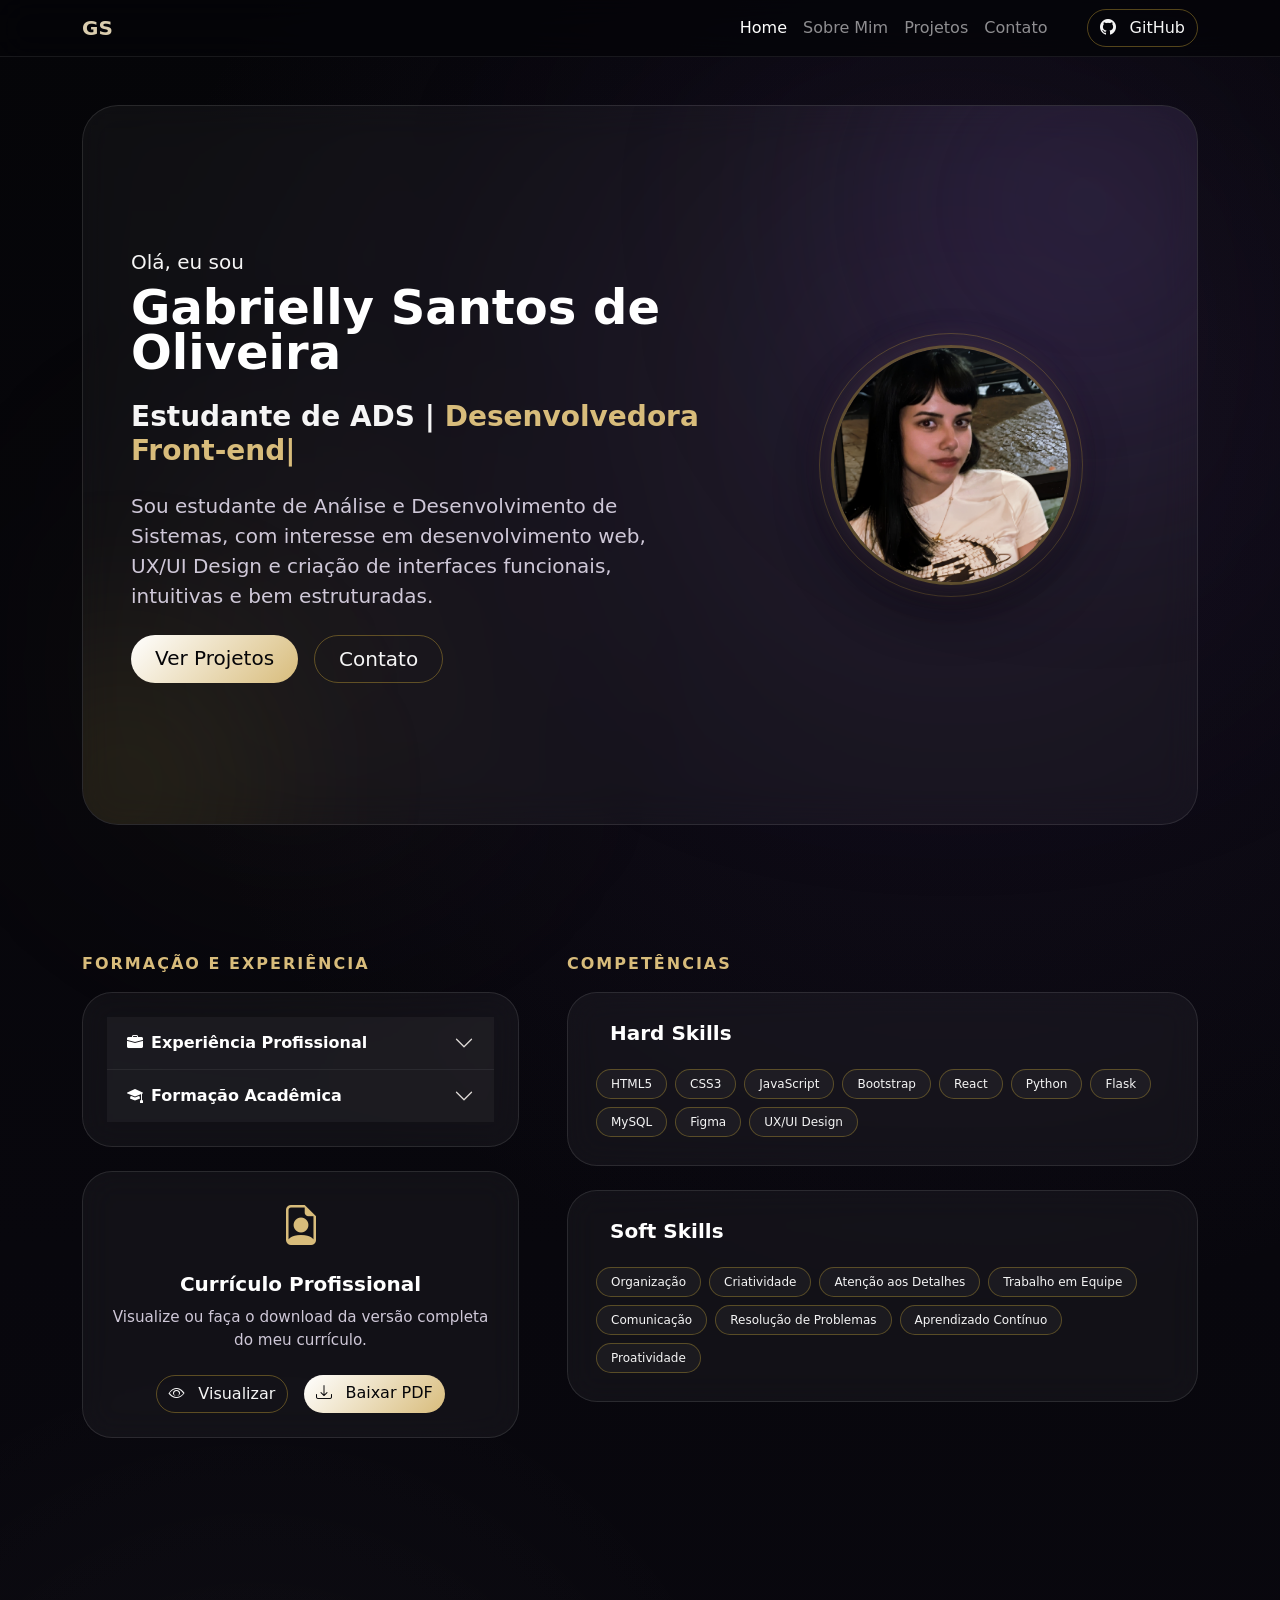
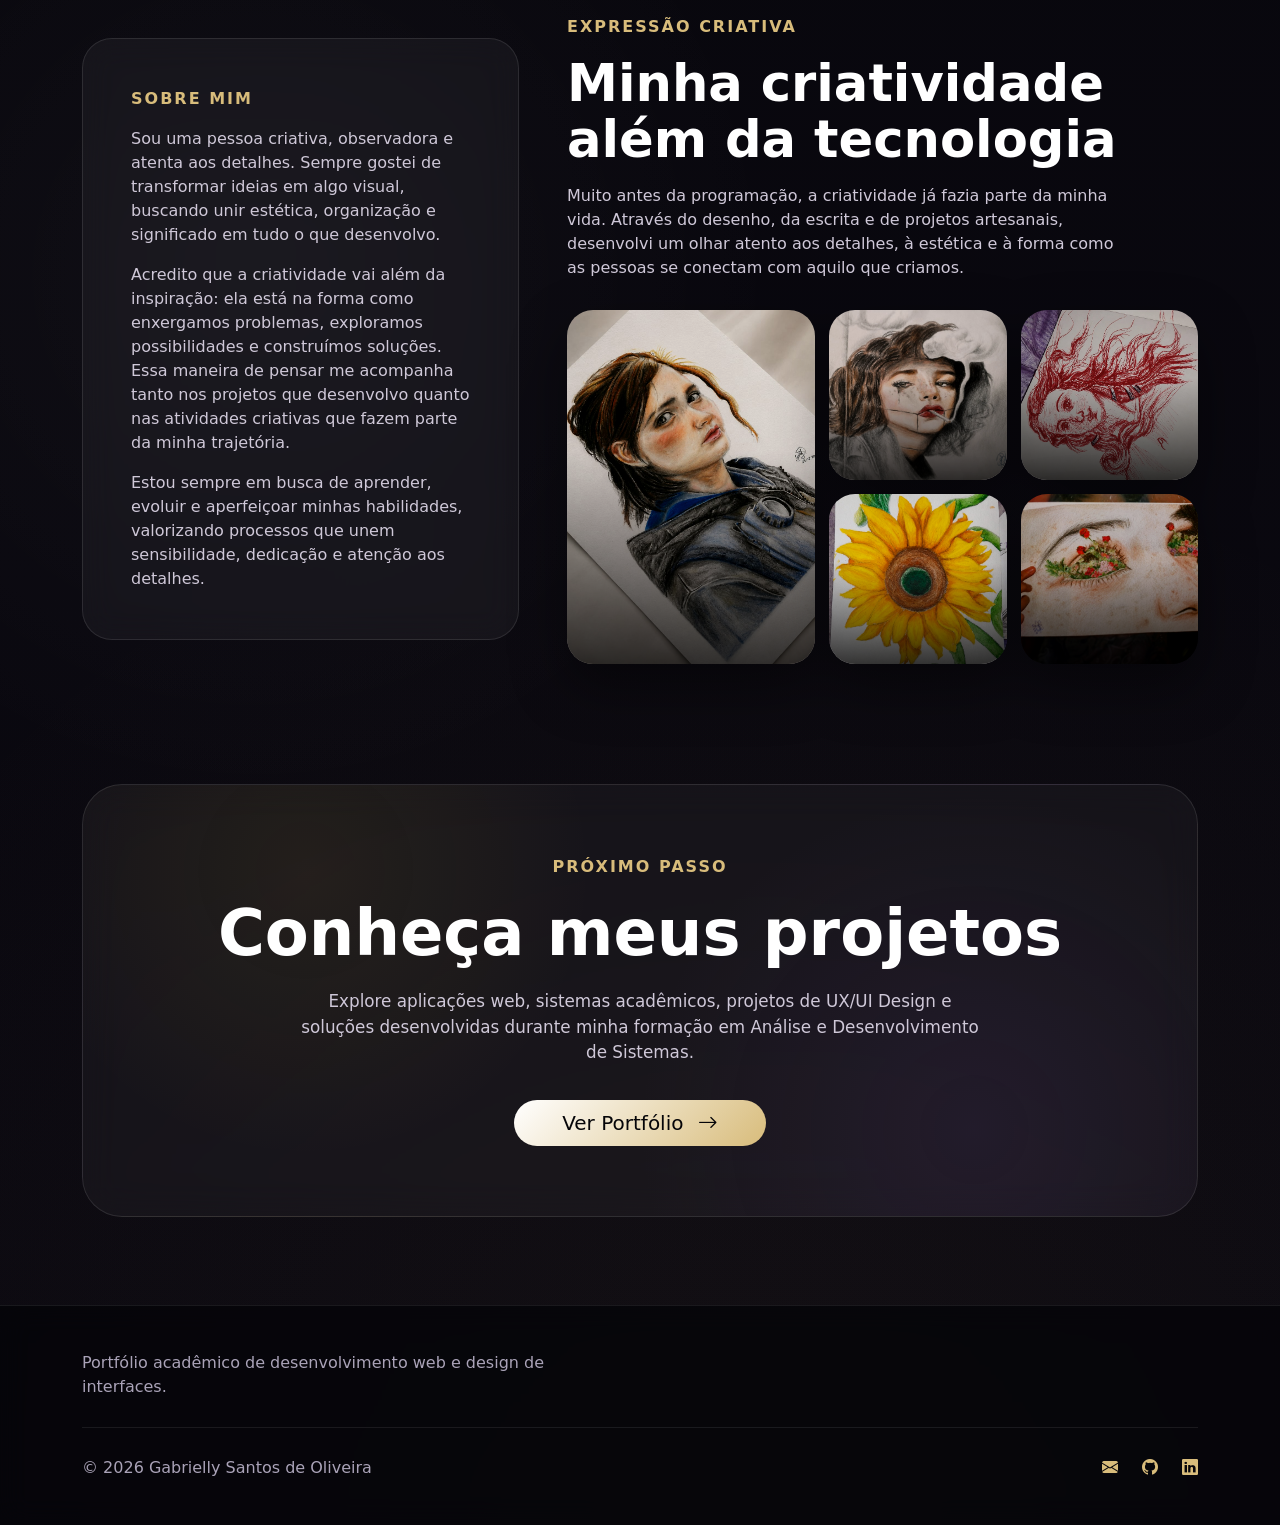
==== commit 08a8a68e: "att index" ====
--- a/cvonline/index.html
+++ b/cvonline/index.html
@@ -869,7 +869,7 @@
 
         <div class="col-lg-5 text-center">
           <div class="profile-frame">
-            <img src="cvonline/imagens/eu.jpg" class="img-fluid profile-img" alt="Foto de perfil">
+            <img src="./imagens/eu.jpg" class="img-fluid profile-img" alt="Foto de perfil">
           </div>
         </div>
 
